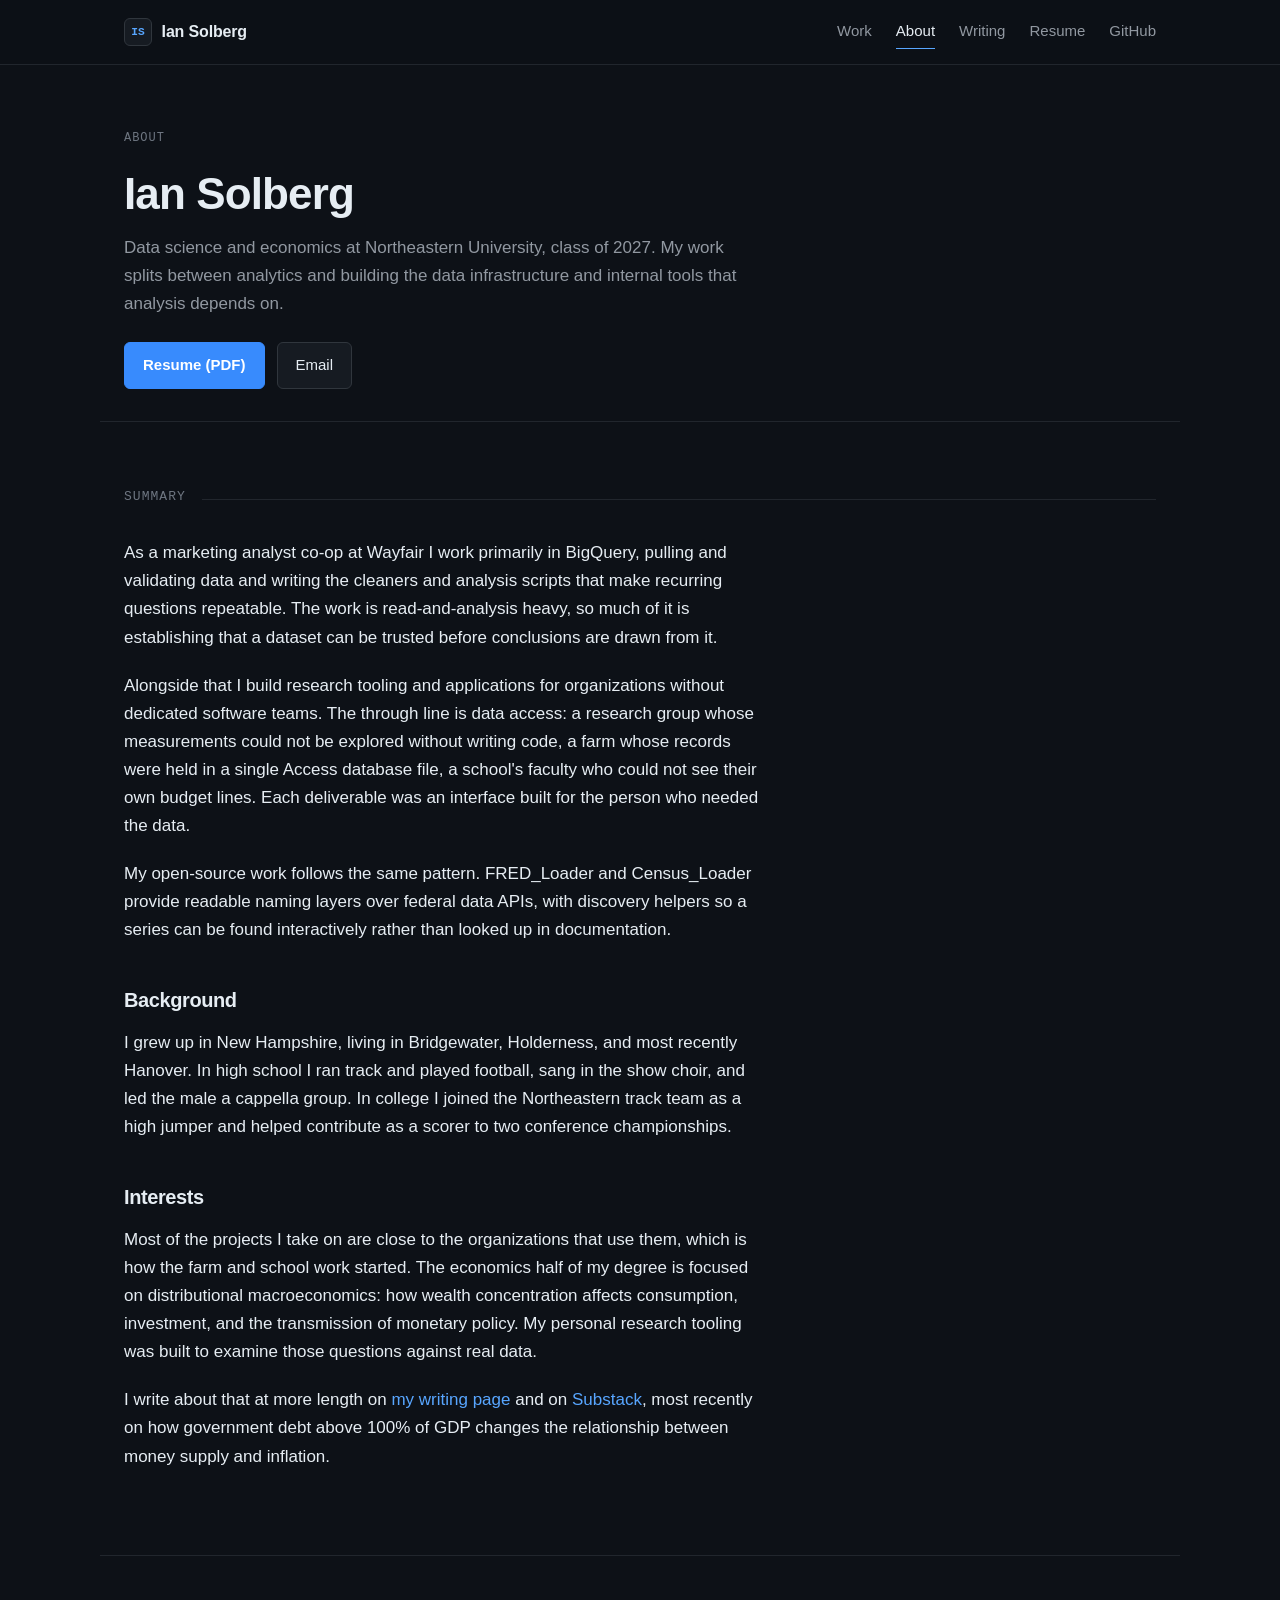
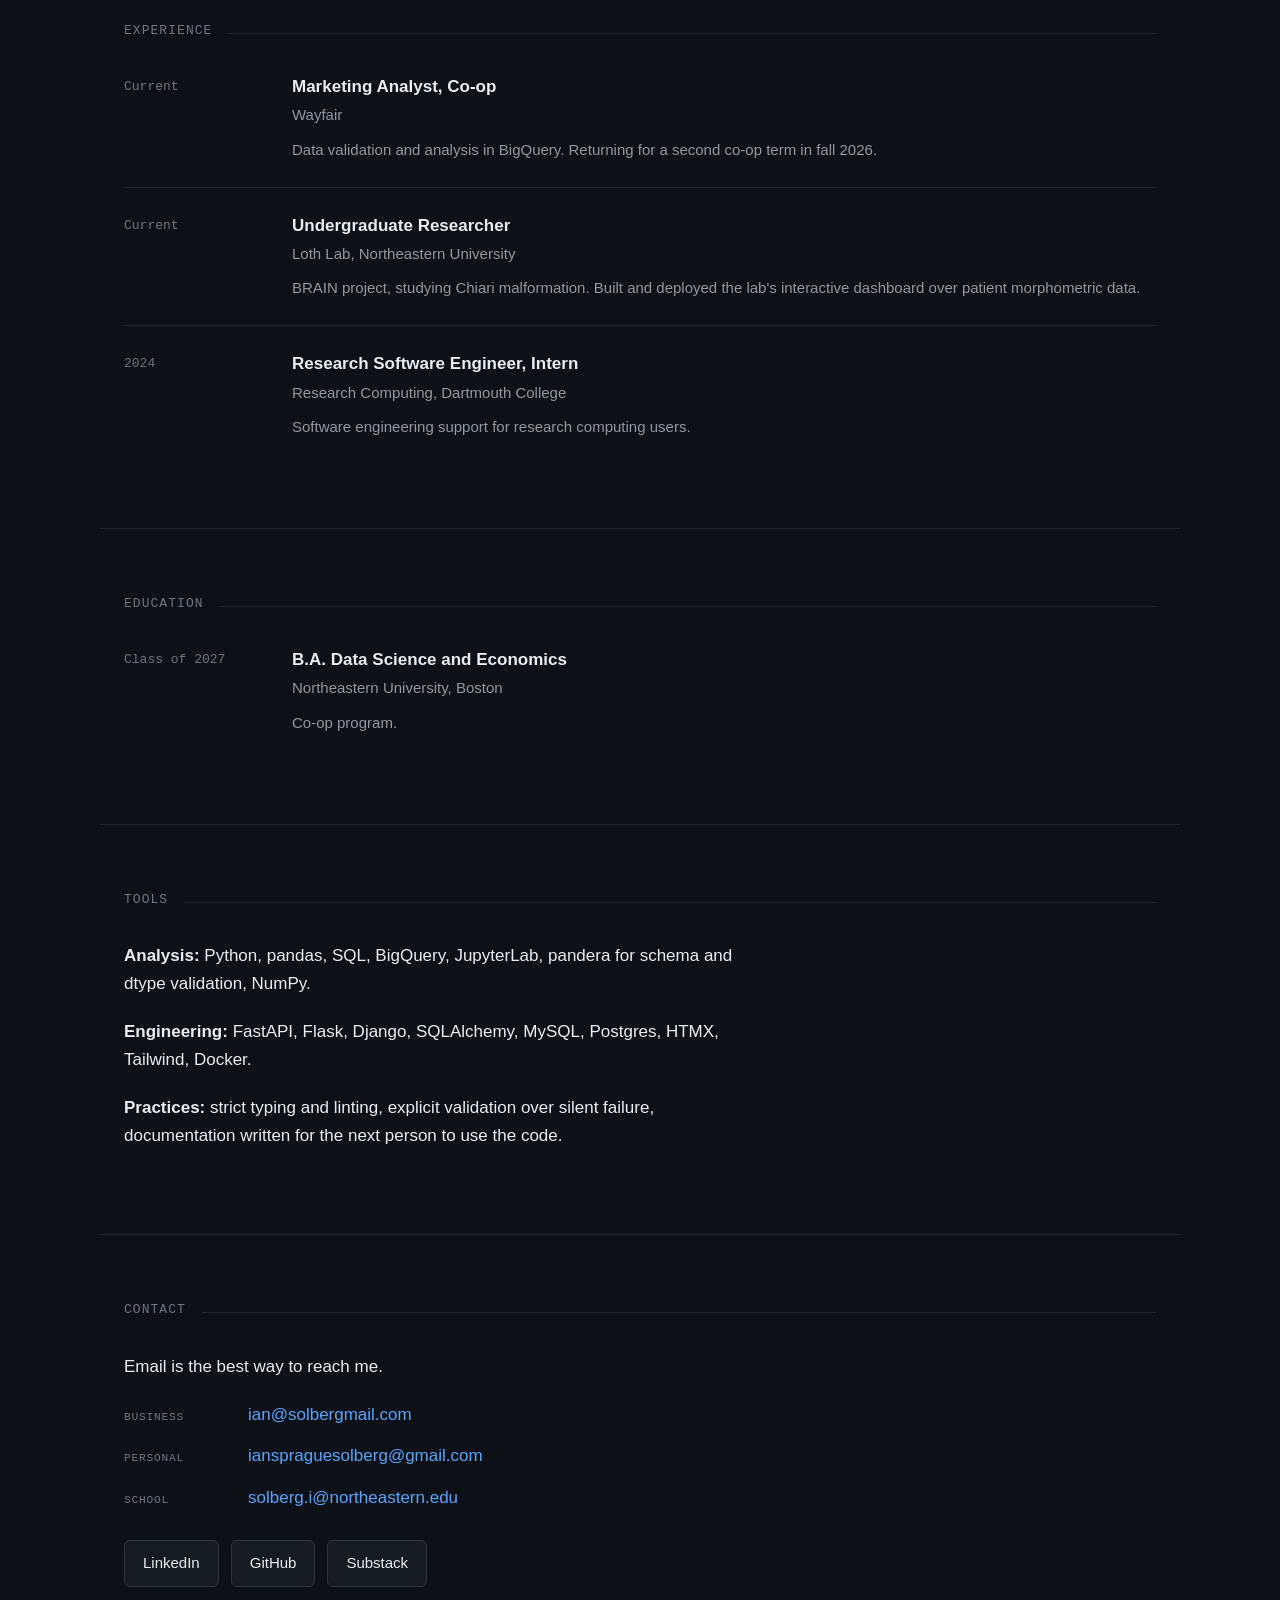
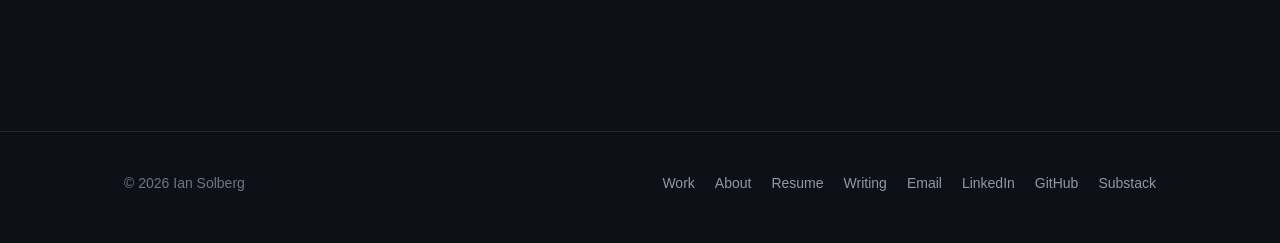
==== about/index.html @ ec40c2f1 "Brief the landing and About pages to an abstract shape" ====
<!DOCTYPE html>
<html lang="en">
<head>
<meta charset="utf-8" />
<meta name="viewport" content="width=device-width, initial-scale=1" />
<title>About &middot; Ian Solberg</title>
<meta name="description" content="Ian Solberg is a data science and economics undergraduate at Northeastern University, class of 2027, currently a marketing analyst co-op at Wayfair and an undergraduate researcher in the Loth Lab." />
<link rel="canonical" href="https://iansolberg.us/about/" />
<meta name="theme-color" content="#0d1117" />
<meta property="og:type" content="profile" />
<meta property="og:site_name" content="Ian Solberg" />
<meta property="og:title" content="About &middot; Ian Solberg" />
<meta property="og:description" content="Data science and economics at Northeastern University. Experience, education, and tools." />
<meta property="og:url" content="https://iansolberg.us/about/" />
<meta property="og:image" content="https://iansolberg.us/assets/social-card.png" />
<meta name="twitter:card" content="summary_large_image" />
<link rel="icon" href="/assets/favicon.svg" type="image/svg+xml" />
<link rel="stylesheet" href="/assets/css/site.css" />
</head>
<body>
<a class="skip-link" href="#main">Skip to content</a>
<header class="site-header">
<div class="wrap">
<a class="brand" href="/"><span class="brand-mark" aria-hidden="true">IS</span> Ian Solberg</a>
<nav class="site-nav" aria-label="Main">
<a href="/projects/">Work</a>
<a href="/about/" aria-current="page">About</a>
<a href="/writing/">Writing</a>
<a href="/assets/resume/ian-solberg-resume.pdf">Resume</a>
<a href="https://github.com/iasolb" rel="me noopener">GitHub</a>
</nav>
</div>
</header>
<main id="main">
<section class="detail-head wrap">
<div class="prose">
<p class="eyebrow">About</p>
<h1 class="page-title">Ian Solberg</h1>
<p class="lede muted">Data science and economics at Northeastern University, class of 2027. My work splits between analytics and building the data infrastructure and internal tools that analysis depends on.</p>
</div>
<div class="contact-row">
<a class="btn btn-primary" href="/assets/resume/ian-solberg-resume.pdf">Resume (PDF)</a>
<a class="btn" href="mailto:ian@solbergmail.com">Email</a>
</div>
</section>
<section class="section wrap" aria-labelledby="summary-heading">
<div class="section-label">
<h2 id="summary-heading">Summary</h2>
<span class="rule"></span>
</div>
<div class="prose">
<p>As a marketing analyst co-op at Wayfair I work primarily in BigQuery, pulling and validating data and writing the cleaners and analysis scripts that make recurring questions repeatable. The work is read-and-analysis heavy, so much of it is establishing that a dataset can be trusted before conclusions are drawn from it.</p>
<p>Alongside that I build research tooling and applications for organizations without dedicated software teams. The through line is data access: a research group whose measurements could not be explored without writing code, a farm whose records were held in a single Access database file, a school's faculty who could not see their own budget lines. Each deliverable was an interface built for the person who needed the data.</p>
<p>My open-source work follows the same pattern. FRED_Loader and Census_Loader provide readable naming layers over federal data APIs, with discovery helpers so a series can be found interactively rather than looked up in documentation.</p>
<h3>Background</h3>
<p>I grew up in New Hampshire, living in Bridgewater, Holderness, and most recently Hanover. In high school I ran track and played football, sang in the show choir, and led the male a cappella group. In college I joined the Northeastern track team as a high jumper and helped contribute as a scorer to two conference championships.</p>
<h3>Interests</h3>
<p>Most of the projects I take on are close to the organizations that use them, which is how the farm and school work started. The economics half of my degree is focused on distributional macroeconomics: how wealth concentration affects consumption, investment, and the transmission of monetary policy. My personal research tooling was built to examine those questions against real data.</p>
<p>I write about that at more length on <a href="/writing/">my writing page</a> and on <a href="https://iasolb.substack.com" rel="me noopener">Substack</a>, most recently on how government debt above 100% of GDP changes the relationship between money supply and inflation.</p>
</div>
</section>
<section class="section wrap" aria-labelledby="experience-heading">
<div class="section-label">
<h2 id="experience-heading">Experience</h2>
<span class="rule"></span>
</div>
<ul class="timeline">
<li>
<span class="years">Current</span>
<div>
<p class="role">Marketing Analyst, Co-op</p>
<p class="org">Wayfair</p>
<p class="detail">Data validation and analysis in BigQuery. Returning for a second co-op term in fall 2026.</p>
</div>
</li>
<li>
<span class="years">Current</span>
<div>
<p class="role">Undergraduate Researcher</p>
<p class="org">Loth Lab, Northeastern University</p>
<p class="detail">BRAIN project, studying Chiari malformation. Built and deployed the lab's interactive dashboard over patient morphometric data.</p>
</div>
</li>
<li>
<span class="years">2024</span>
<div>
<p class="role">Research Software Engineer, Intern</p>
<p class="org">Research Computing, Dartmouth College</p>
<p class="detail">Software engineering support for research computing users.</p>
</div>
</li>
</ul>
</section>
<section class="section wrap" aria-labelledby="education-heading">
<div class="section-label">
<h2 id="education-heading">Education</h2>
<span class="rule"></span>
</div>
<ul class="timeline">
<li>
<span class="years">Class of 2027</span>
<div>
<p class="role">B.A. Data Science and Economics</p>
<p class="org">Northeastern University, Boston</p>
<p class="detail">Co-op program.</p>
</div>
</li>
</ul>
</section>
<section class="section wrap" aria-labelledby="tools-heading">
<div class="section-label">
<h2 id="tools-heading">Tools</h2>
<span class="rule"></span>
</div>
<div class="prose">
<p><strong>Analysis:</strong> Python, pandas, SQL, BigQuery, JupyterLab, pandera for schema and dtype validation, NumPy.</p>
<p><strong>Engineering:</strong> FastAPI, Flask, Django, SQLAlchemy, MySQL, Postgres, HTMX, Tailwind, Docker.</p>
<p><strong>Practices:</strong> strict typing and linting, explicit validation over silent failure, documentation written for the next person to use the code.</p>
</div>
</section>
<section class="section wrap" aria-labelledby="contact-heading">
<div class="section-label">
<h2 id="contact-heading">Contact</h2>
<span class="rule"></span>
</div>
<div class="prose"><p>Email is the best way to reach me.</p></div>
<ul class="contact-list">
<li><span class="label">Business</span><a href="mailto:ian@solbergmail.com">ian@solbergmail.com</a></li>
<li><span class="label">Personal</span><a href="mailto:ianspraguesolberg@gmail.com">ianspraguesolberg@gmail.com</a></li>
<li><span class="label">School</span><a href="mailto:solberg.i@northeastern.edu">solberg.i@northeastern.edu</a></li>
</ul>
<div class="contact-row">
<a class="btn" href="https://www.linkedin.com/in/iansolberg" rel="me noopener">LinkedIn</a>
<a class="btn" href="https://github.com/iasolb" rel="me noopener">GitHub</a>
<a class="btn" href="https://iasolb.substack.com" rel="me noopener">Substack</a>
</div>
</section>
</main>
<footer class="site-footer">
<div class="wrap">
<span>&copy; 2026 Ian Solberg</span>
<nav class="footer-links" aria-label="Footer">
<a href="/projects/">Work</a>
<a href="/about/">About</a>
<a href="/assets/resume/ian-solberg-resume.pdf">Resume</a>
<a href="/writing/">Writing</a>
<a href="mailto:ian@solbergmail.com">Email</a>
<a href="https://www.linkedin.com/in/iansolberg" rel="me noopener">LinkedIn</a>
<a href="https://github.com/iasolb" rel="me noopener">GitHub</a>
<a href="https://iasolb.substack.com" rel="me noopener">Substack</a>
</nav>
</div>
</footer>
</body>
</html>
---- assets/css/site.css ----
/* iansolberg.us
   One stylesheet, no build step, no webfonts. Dark by default on purpose.
   Palette is GitHub's dark theme (Primer), which is already contrast-checked. */

:root {
  /* surfaces */
  --canvas: #0d1117;
  --canvas-inset: #010409;
  --surface: #161b22;
  --surface-hover: #1c2129;

  /* lines */
  --border: #30363d;
  --border-muted: #21262d;

  /* text */
  --fg: #e6edf3;
  --fg-muted: #9198a1;
  --fg-subtle: #6e7681;

  /* accents, used sparingly */
  --accent: #58a6ff;
  --accent-quiet: #388bfd;
  --violet: #a371f7;
  --green: #3fb950;

  /* type */
  --sans: -apple-system, BlinkMacSystemFont, "Segoe UI", "Noto Sans", Helvetica,
    Arial, sans-serif;
  --mono: ui-monospace, SFMono-Regular, "SF Mono", Menlo, Consolas,
    "Liberation Mono", monospace;

  /* rhythm */
  --measure: 68ch;
  --page: 1080px;
  --gap: 1.5rem;

  --radius: 10px;
  --radius-sm: 6px;
}

*,
*::before,
*::after {
  box-sizing: border-box;
}

html {
  -webkit-text-size-adjust: 100%;
  scroll-behavior: smooth;
}

@media (prefers-reduced-motion: reduce) {
  html {
    scroll-behavior: auto;
  }
  * {
    transition: none !important;
    animation: none !important;
  }
}

body {
  margin: 0;
  background: var(--canvas);
  color: var(--fg);
  font-family: var(--sans);
  font-size: 1.0625rem;
  line-height: 1.65;
  -webkit-font-smoothing: antialiased;
  text-rendering: optimizeLegibility;
}

/* ---------- layout ---------- */

.wrap {
  width: 100%;
  max-width: var(--page);
  margin-inline: auto;
  padding-inline: 1.5rem;
}

.prose {
  max-width: var(--measure);
}

main {
  display: block;
  padding-bottom: 5rem;
}

.skip-link {
  position: absolute;
  left: -9999px;
  top: 0;
  background: var(--accent);
  color: var(--canvas-inset);
  padding: 0.6rem 1rem;
  border-radius: 0 0 var(--radius-sm) 0;
  font-weight: 600;
  z-index: 100;
}

.skip-link:focus {
  left: 0;
}

/* ---------- header ---------- */

.site-header {
  border-bottom: 1px solid var(--border-muted);
  background: var(--canvas); /* fallback for browsers without color-mix */
  background: color-mix(in srgb, var(--canvas) 85%, transparent);
  backdrop-filter: blur(8px);
  position: sticky;
  top: 0;
  z-index: 50;
}

.site-header .wrap {
  display: flex;
  align-items: center;
  justify-content: space-between;
  gap: 1rem;
  min-height: 4rem;
  flex-wrap: wrap;
}

.brand {
  display: inline-flex;
  align-items: center;
  gap: 0.6rem;
  font-weight: 600;
  letter-spacing: -0.01em;
  color: var(--fg);
  text-decoration: none;
  font-size: 1rem;
}

.brand:hover {
  color: var(--fg);
}

.brand-mark {
  display: grid;
  place-items: center;
  width: 1.75rem;
  height: 1.75rem;
  border-radius: var(--radius-sm);
  border: 1px solid var(--border);
  background: var(--surface);
  font-family: var(--mono);
  font-size: 0.7rem;
  color: var(--accent);
  letter-spacing: 0;
}

.site-nav {
  display: flex;
  align-items: center;
  gap: 1.5rem;
}

.site-nav a {
  color: var(--fg-muted);
  text-decoration: none;
  font-size: 0.9375rem;
  padding-block: 0.25rem;
  border-bottom: 1px solid transparent;
}

.site-nav a:hover {
  color: var(--fg);
  border-bottom-color: var(--border);
}

.site-nav a[aria-current="page"] {
  color: var(--fg);
  border-bottom-color: var(--accent);
}

/* ---------- hero ---------- */

.hero {
  padding-block: clamp(3.5rem, 9vw, 7rem) clamp(2.5rem, 6vw, 4.5rem);
}

.eyebrow {
  font-family: var(--mono);
  font-size: 0.75rem;
  letter-spacing: 0.08em;
  text-transform: uppercase;
  color: var(--fg-subtle);
  margin: 0 0 1.25rem;
}

.hero h1 {
  font-size: clamp(2.25rem, 6vw, 3.75rem);
  line-height: 1.08;
  letter-spacing: -0.03em;
  margin: 0 0 1.25rem;
  font-weight: 650;
  max-width: 24ch;
}

.hero .tagline {
  font-size: clamp(1.375rem, 3.2vw, 1.875rem);
  line-height: 1.35;
  letter-spacing: -0.015em;
  font-weight: 450;
  color: var(--fg);
  margin: 0 0 1.75rem;
  max-width: 40ch;
}

.hero .lede {
  font-size: clamp(1.125rem, 2.2vw, 1.375rem);
  line-height: 1.55;
  color: var(--fg-muted);
  margin: 0 0 2rem;
  max-width: 56ch;
}

.hero .lede strong {
  color: var(--fg);
  font-weight: 550;
}

/* ---------- sections ---------- */

.section {
  padding-block: clamp(2.5rem, 6vw, 4rem);
  border-top: 1px solid var(--border-muted);
}

.section-label {
  display: flex;
  align-items: baseline;
  gap: 1rem;
  margin: 0 0 2rem;
}

.section-label h2 {
  font-family: var(--mono);
  font-size: 0.8125rem;
  font-weight: 500;
  letter-spacing: 0.08em;
  text-transform: uppercase;
  color: var(--fg-subtle);
  margin: 0;
  white-space: nowrap;
}

.section-label .rule {
  flex: 1;
  height: 1px;
  background: var(--border-muted);
}

.section-label a {
  font-size: 0.875rem;
  white-space: nowrap;
}

/* ---------- text ---------- */

h1,
h2,
h3,
h4 {
  letter-spacing: -0.02em;
}

.page-title {
  font-size: clamp(1.875rem, 5vw, 2.75rem);
  line-height: 1.12;
  margin: 0 0 1rem;
  font-weight: 650;
}

h3 {
  font-size: 1.25rem;
  margin: 2.5rem 0 0.75rem;
  font-weight: 600;
}

p {
  margin: 0 0 1.25rem;
}

a {
  color: var(--accent);
  text-decoration: none;
  text-underline-offset: 3px;
}

a:hover {
  text-decoration: underline;
}

a:focus-visible,
button:focus-visible {
  outline: 2px solid var(--accent);
  outline-offset: 3px;
  border-radius: 2px;
}

strong {
  font-weight: 600;
  color: var(--fg);
}

ul,
ol {
  margin: 0 0 1.25rem;
  padding-left: 1.25rem;
}

li {
  margin-bottom: 0.5rem;
}

li::marker {
  color: var(--fg-subtle);
}

code {
  font-family: var(--mono);
  font-size: 0.875em;
  background: var(--surface);
  border: 1px solid var(--border-muted);
  border-radius: var(--radius-sm);
  padding: 0.1em 0.35em;
}

hr {
  border: 0;
  border-top: 1px solid var(--border-muted);
  margin-block: 2.5rem;
}

.muted {
  color: var(--fg-muted);
}

/* ---------- project cards ---------- */

.card-grid {
  display: grid;
  gap: 1rem;
  grid-template-columns: repeat(auto-fit, minmax(min(100%, 320px), 1fr));
}

.card {
  display: flex;
  flex-direction: column;
  gap: 0.75rem;
  padding: 1.5rem;
  background: var(--surface);
  border: 1px solid var(--border);
  border-radius: var(--radius);
  text-decoration: none;
  color: inherit;
  transition: border-color 0.15s ease, background 0.15s ease,
    transform 0.15s ease;
}

a.card:hover {
  border-color: var(--accent-quiet);
  background: var(--surface-hover);
  transform: translateY(-2px);
  text-decoration: none;
}

.card-kicker {
  font-family: var(--mono);
  font-size: 0.7rem;
  letter-spacing: 0.07em;
  text-transform: uppercase;
  color: var(--fg-subtle);
}

.card h3 {
  margin: 0;
  font-size: 1.125rem;
  font-weight: 600;
  letter-spacing: -0.015em;
}

a.card:hover h3 {
  color: var(--accent);
}

.card p {
  margin: 0;
  color: var(--fg-muted);
  font-size: 0.9375rem;
  line-height: 1.6;
}

.card-foot {
  margin-top: auto;
  padding-top: 0.5rem;
}

/* ---------- tags ---------- */

.tags {
  display: flex;
  flex-wrap: wrap;
  gap: 0.4rem;
  list-style: none;
  padding: 0;
  margin: 0;
}

.tags li {
  margin: 0;
  font-family: var(--mono);
  font-size: 0.6875rem;
  letter-spacing: 0.03em;
  color: var(--fg-muted);
  border: 1px solid var(--border);
  border-radius: 999px;
  padding: 0.15rem 0.6rem;
  background: var(--canvas);
}

/* ---------- "now" list ---------- */

.now-list {
  list-style: none;
  padding: 0;
  margin: 0;
  display: grid;
  gap: 1.25rem;
}

.now-list li {
  margin: 0;
  display: grid;
  grid-template-columns: 8.5rem 1fr;
  gap: 1.25rem;
  align-items: baseline;
}

.now-list .when {
  font-family: var(--mono);
  font-size: 0.75rem;
  letter-spacing: 0.04em;
  text-transform: uppercase;
  color: var(--fg-subtle);
  padding-top: 0.25rem;
}

.now-list .what {
  color: var(--fg-muted);
}

.now-list .what strong {
  display: block;
  color: var(--fg);
  font-weight: 600;
  margin-bottom: 0.15rem;
}

@media (max-width: 34rem) {
  .now-list li {
    grid-template-columns: 1fr;
    gap: 0.35rem;
  }
  .now-list .when {
    padding-top: 0;
  }
}

/* ---------- project detail ---------- */

.detail-head {
  padding-block: clamp(2.5rem, 6vw, 4rem) 2rem;
}

.back-link {
  font-family: var(--mono);
  font-size: 0.8125rem;
  color: var(--fg-muted);
  display: inline-block;
  margin-bottom: 1.5rem;
}

.back-link:hover {
  color: var(--accent);
}

.meta-grid {
  display: grid;
  gap: 1.25rem 2rem;
  grid-template-columns: repeat(auto-fit, minmax(min(100%, 180px), 1fr));
  padding: 1.5rem;
  border: 1px solid var(--border);
  border-radius: var(--radius);
  background: var(--surface);
  margin-bottom: 3rem;
}

.meta-grid dt {
  font-family: var(--mono);
  font-size: 0.6875rem;
  letter-spacing: 0.07em;
  text-transform: uppercase;
  color: var(--fg-subtle);
  margin-bottom: 0.4rem;
}

.meta-grid dd {
  margin: 0;
  font-size: 0.9375rem;
  color: var(--fg);
}

.status-dot::before {
  content: "";
  display: inline-block;
  width: 0.5rem;
  height: 0.5rem;
  border-radius: 50%;
  background: var(--green);
  margin-right: 0.5rem;
  vertical-align: 0.05em;
}

.status-dot.building::before {
  background: var(--violet);
}

.status-dot.archived::before {
  background: var(--fg-subtle);
}

/* ---------- experience ---------- */

.timeline {
  list-style: none;
  padding: 0;
  margin: 0;
  display: grid;
  gap: 0;
}

.timeline li {
  margin: 0;
  display: grid;
  grid-template-columns: 9rem 1fr;
  gap: 1.5rem;
  padding-block: 1.5rem;
  border-top: 1px solid var(--border-muted);
}

.timeline li:first-child {
  border-top: 0;
  padding-top: 0;
}

.timeline .years {
  font-family: var(--mono);
  font-size: 0.8125rem;
  color: var(--fg-subtle);
  padding-top: 0.2rem;
}

.timeline .role {
  font-weight: 600;
  margin: 0 0 0.15rem;
  font-size: 1.0625rem;
}

.timeline .org {
  color: var(--fg-muted);
  font-size: 0.9375rem;
  margin: 0 0 0.6rem;
}

.timeline .detail {
  color: var(--fg-muted);
  font-size: 0.9375rem;
  margin: 0;
}

@media (max-width: 40rem) {
  .timeline li {
    grid-template-columns: 1fr;
    gap: 0.5rem;
  }
  .timeline .years {
    padding-top: 0;
  }
}

/* ---------- contact ---------- */

.contact-row {
  display: flex;
  flex-wrap: wrap;
  gap: 0.75rem;
  margin-top: 1.5rem;
}

.btn {
  display: inline-flex;
  align-items: center;
  gap: 0.5rem;
  padding: 0.625rem 1.125rem;
  border-radius: var(--radius-sm);
  border: 1px solid var(--border);
  background: var(--surface);
  color: var(--fg);
  font-size: 0.9375rem;
  font-weight: 500;
  text-decoration: none;
  transition: border-color 0.15s ease, background 0.15s ease;
}

.btn:hover {
  border-color: var(--fg-subtle);
  background: var(--surface-hover);
  text-decoration: none;
}

.btn-primary {
  background: var(--accent-quiet);
  border-color: var(--accent-quiet);
  color: #ffffff;
  font-weight: 600;
}

.btn-primary:hover {
  background: var(--accent);
  border-color: var(--accent);
  color: var(--canvas-inset);
}

/* ---------- labelled contact list ---------- */

.contact-list {
  list-style: none;
  padding: 0;
  margin: 0 0 1.75rem;
  display: grid;
  gap: 0.85rem;
  max-width: var(--measure);
}

.contact-list li {
  margin: 0;
  display: grid;
  grid-template-columns: 6.5rem 1fr;
  gap: 1.25rem;
  align-items: baseline;
}

.contact-list .label {
  font-family: var(--mono);
  font-size: 0.7rem;
  letter-spacing: 0.07em;
  text-transform: uppercase;
  color: var(--fg-subtle);
}

.contact-list .pending {
  color: var(--fg-subtle);
  font-style: italic;
}

@media (max-width: 30rem) {
  .contact-list li {
    grid-template-columns: 1fr;
    gap: 0.15rem;
  }
}

/* ---------- media (built for later: audio, video, downloads) ---------- */

.media-item {
  padding: 1.25rem;
  border: 1px solid var(--border);
  border-radius: var(--radius);
  background: var(--surface);
  margin-bottom: 1rem;
}

.media-item h3 {
  margin: 0 0 0.25rem;
  font-size: 1.0625rem;
}

.media-item .media-meta {
  font-family: var(--mono);
  font-size: 0.75rem;
  color: var(--fg-subtle);
  margin: 0 0 1rem;
}

.media-item audio,
.media-item video {
  width: 100%;
  display: block;
  border-radius: var(--radius-sm);
}

.media-item audio {
  height: 2.5rem;
}

/* ---------- footer ---------- */

.site-footer {
  border-top: 1px solid var(--border-muted);
  padding-block: 2.5rem 3rem;
  color: var(--fg-subtle);
  font-size: 0.875rem;
}

.site-footer .wrap {
  display: flex;
  flex-wrap: wrap;
  gap: 1rem 2rem;
  justify-content: space-between;
  align-items: center;
}

.site-footer a {
  color: var(--fg-muted);
}

.site-footer a:hover {
  color: var(--accent);
}

.footer-links {
  display: flex;
  gap: 1.25rem;
  flex-wrap: wrap;
}

/* ---------- print (about page doubles as a resume) ---------- */

@media print {
  :root {
    --canvas: #ffffff;
    --surface: #ffffff;
    --fg: #111111;
    --fg-muted: #333333;
    --fg-subtle: #555555;
    --border: #cccccc;
    --border-muted: #dddddd;
    --accent: #0b5cd5;
  }
  .site-header,
  .site-footer,
  .skip-link,
  .contact-row {
    display: none;
  }
  body {
    font-size: 11pt;
  }
  a {
    text-decoration: underline;
  }
  .section {
    break-inside: avoid;
  }
}
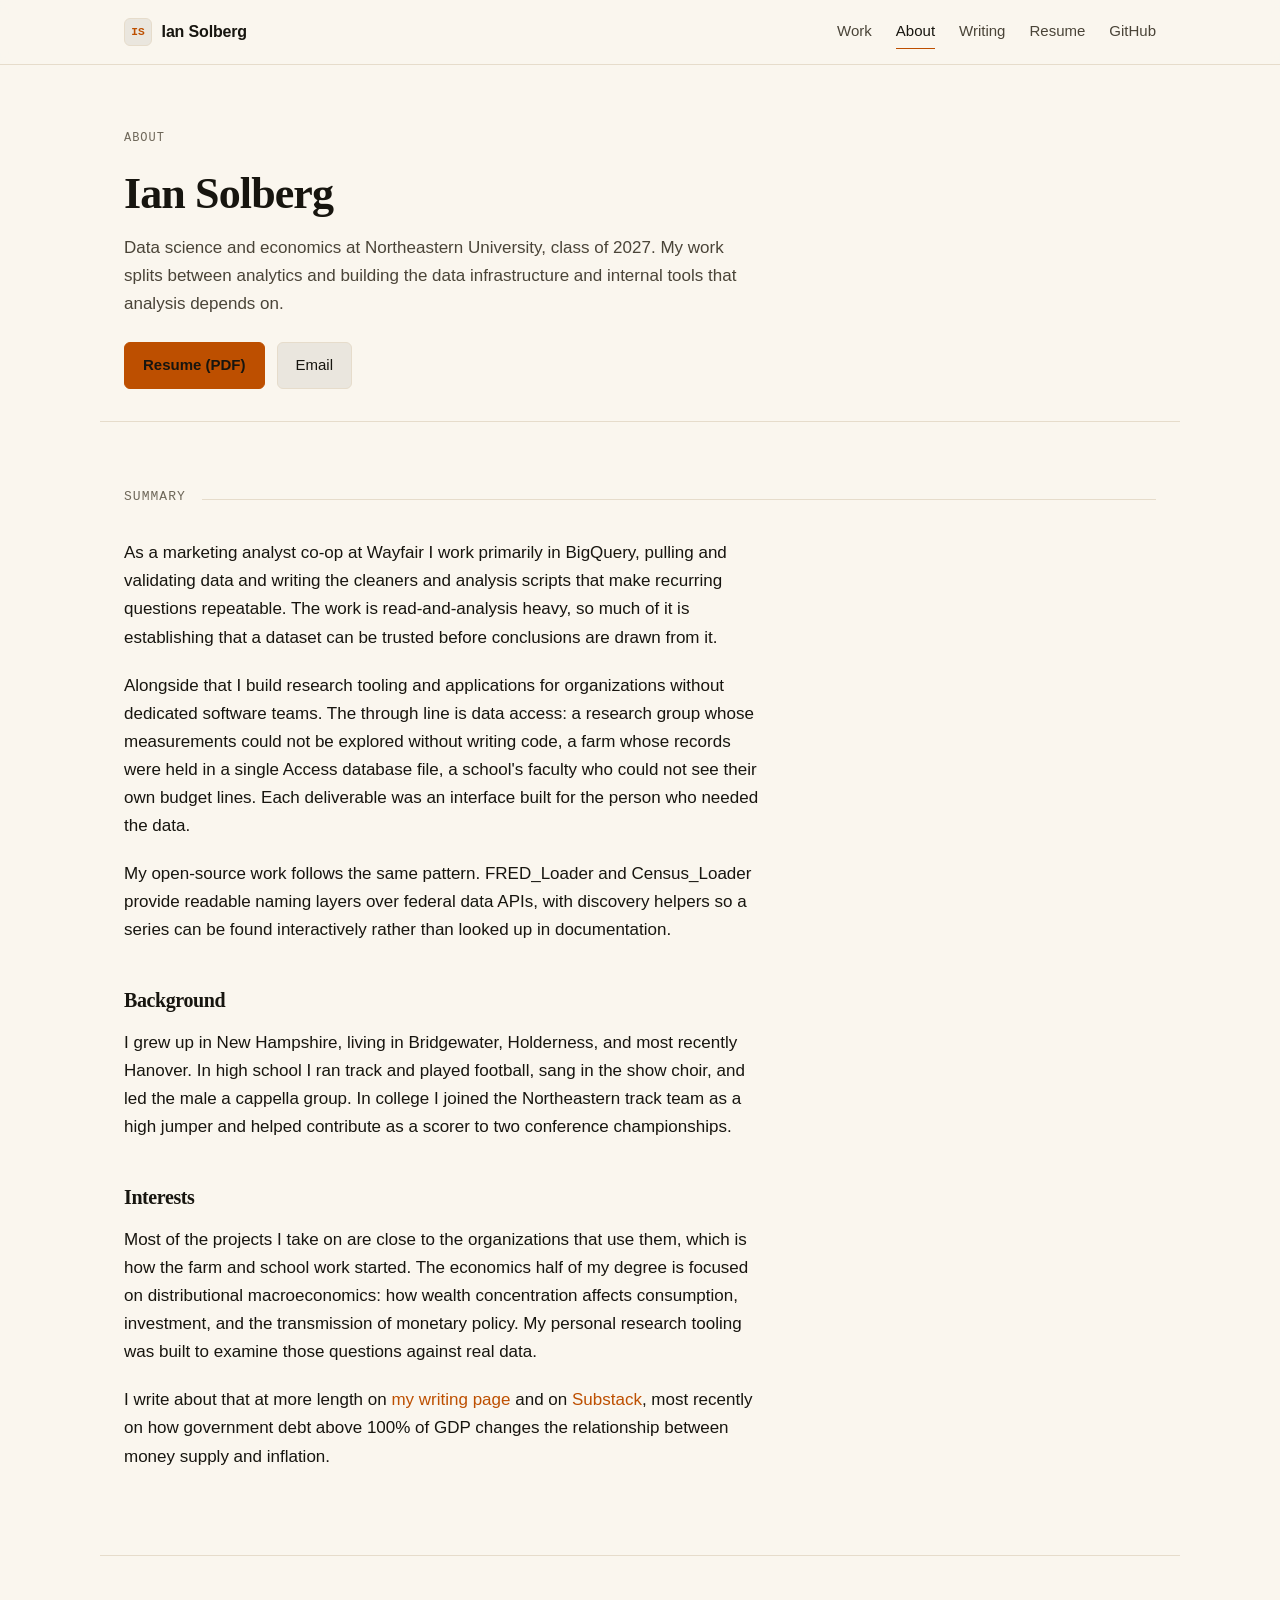
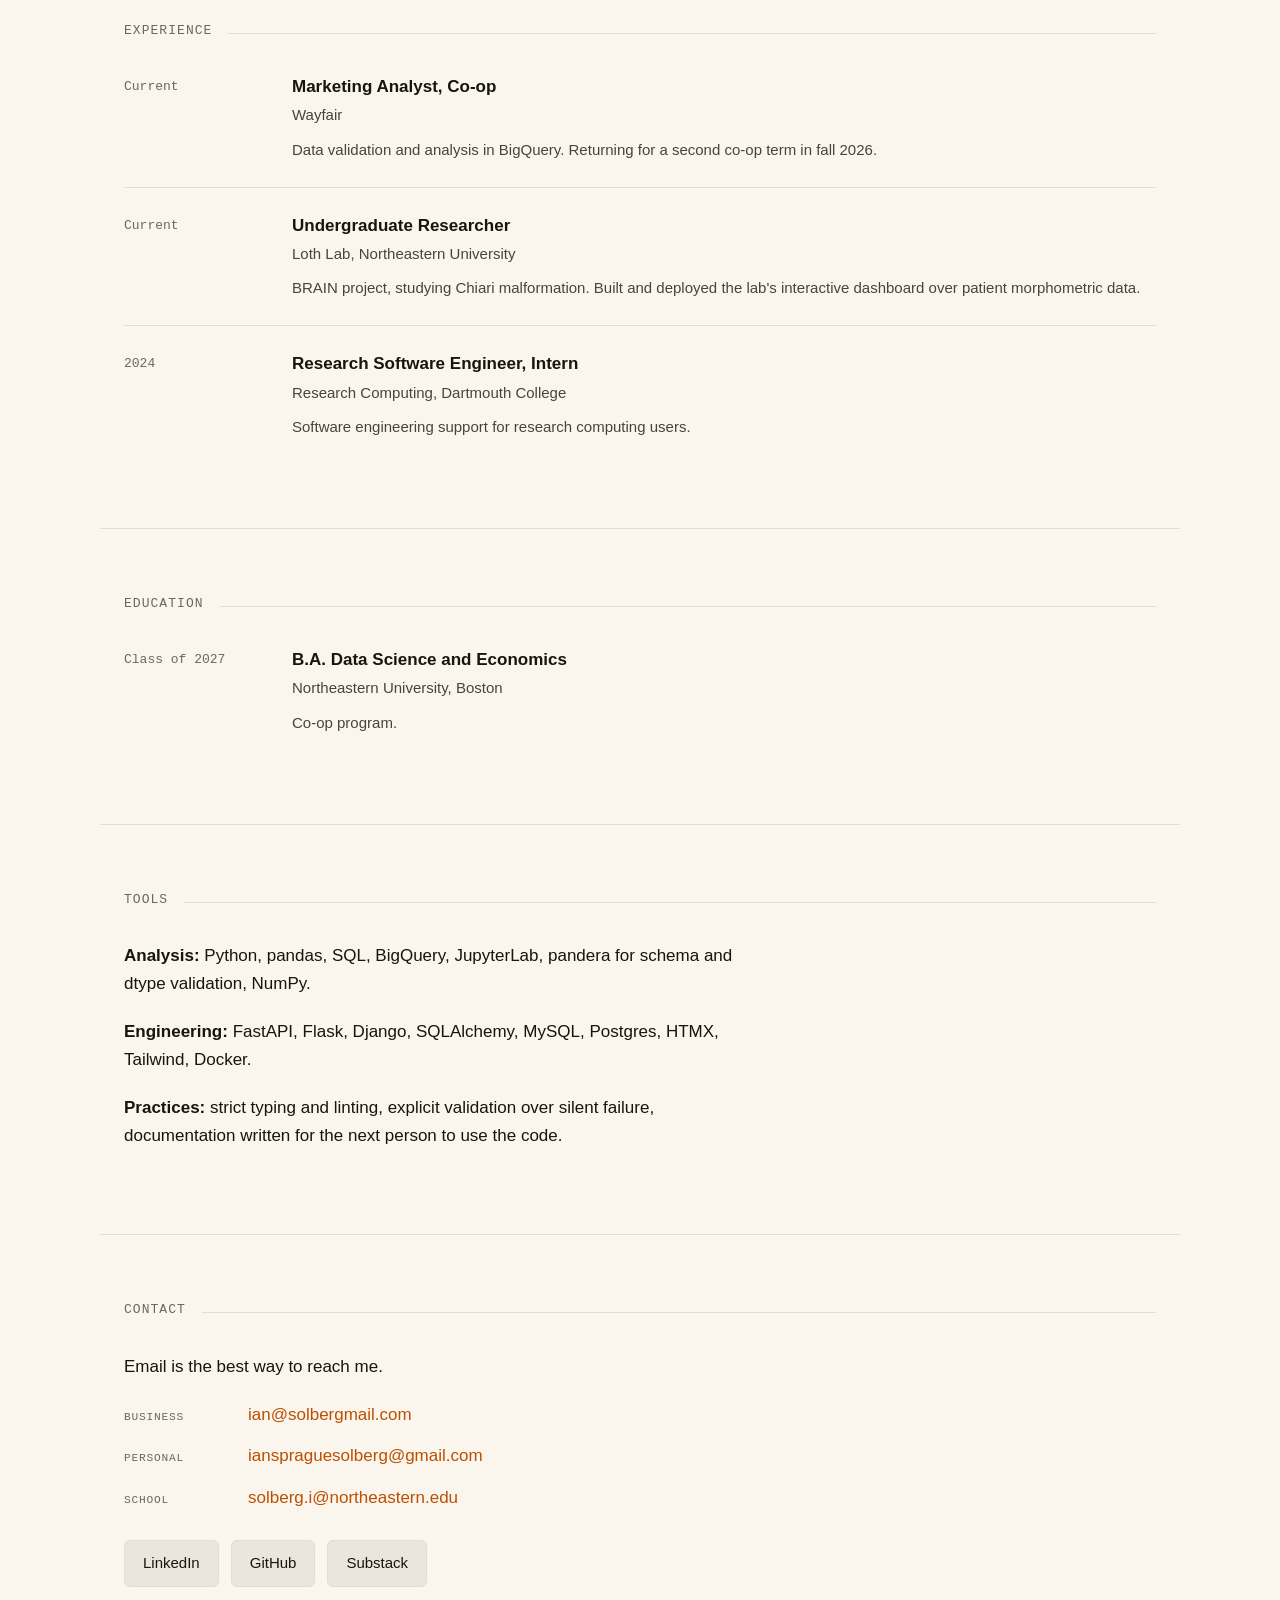
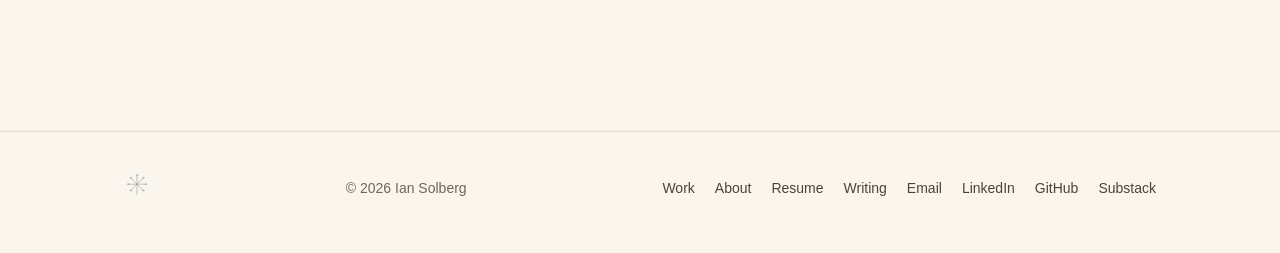
==== commit c71ad767: "Put the settled orange brand on every page Applies the brand approved on 2026-08-27 to all 13 pages," ====
--- a/about/index.html
+++ b/about/index.html
@@ -6,7 +6,7 @@
 <title>About &middot; Ian Solberg</title>
 <meta name="description" content="Ian Solberg is a data science and economics undergraduate at Northeastern University, class of 2027, currently a marketing analyst co-op at Wayfair and an undergraduate researcher in the Loth Lab." />
 <link rel="canonical" href="https://iansolberg.us/about/" />
-<meta name="theme-color" content="#0d1117" />
+<meta name="theme-color" content="#100f0d" />
 <meta property="og:type" content="profile" />
 <meta property="og:site_name" content="Ian Solberg" />
 <meta property="og:title" content="About &middot; Ian Solberg" />
@@ -15,6 +15,7 @@
 <meta property="og:image" content="https://iansolberg.us/assets/social-card.png" />
 <meta name="twitter:card" content="summary_large_image" />
 <link rel="icon" href="/assets/favicon.svg" type="image/svg+xml" />
+<link rel="stylesheet" href="/assets/css/tokens.css" />
 <link rel="stylesheet" href="/assets/css/site.css" />
 </head>
 <body>
@@ -138,6 +139,7 @@
 </main>
 <footer class="site-footer">
 <div class="wrap">
+<span class="deco deco--foot"><img src="/assets/img/botanical/seedhead.svg" alt="" aria-hidden="true" width="26" height="26"></span>
 <span>&copy; 2026 Ian Solberg</span>
 <nav class="footer-links" aria-label="Footer">
 <a href="/projects/">Work</a>
--- a/assets/css/tokens.css
+++ b/assets/css/tokens.css
@@ -0,0 +1,164 @@
+/* iansolberg.us design tokens, settled with Ian 2026-08-27.
+ *
+ * Load this FIRST, before any other stylesheet.
+ * The decision record, including every direction that was rejected, lives in
+ * Ian's memory bank at memory/brand.md and memory/personal-website.md.
+ *
+ * Every colour pair below clears WCAG AA against --page, in BOTH themes. Do not
+ * darken a page or dim any text without recomputing: in dark the small
+ * monospace metadata fails first (it already had to be lifted from 4.26:1 to
+ * 4.50:1), and in light it is the accent.
+ */
+
+/* Dark is the default, per the 2026-08-13 contract. Light was added
+ * 2026-08-27 at Ian's request ("kinda want light/dark option somewhere").
+ *
+ * Three ways in, in priority order: an explicit [data-theme] on <html> wins,
+ * then the OS preference, then dark. So the toggle is a one-attribute flip and
+ * a visitor with no stated preference still gets the design as approved.
+ */
+:root, [data-theme="dark"] {
+  /* Surface and ink. Warm near-black, not the cooler GitHub grey. */
+  --page:      #100f0d;
+  --heading:   #f7f3ea;  /* 17.30:1 */
+  --body:      #aaa294;  /*  7.58:1 */
+  --meta:      #817a6d;  /*  4.50:1, the tightest in the set */
+  --kicker:    #8a8375;  /*  5.09:1 */
+  --rule:      #29261f;
+
+  /* ORANGE IS THE BRAND (Ian, 2026-08-27). On dark it works everywhere. */
+  --brand:     #ff7a1a;  /* the identity colour, unchanged in both themes */
+  --accent:    #ff7a1a;  /*  7.34:1 on dark, safe as text here */
+  --on-brand:  #100f0d;  /*  7.34:1 against a --brand fill */
+}
+
+/* Light: warm paper, mirroring the dark rather than going sterile white. */
+[data-theme="light"] {
+  --page:      #faf6ee;
+  --heading:   #17150f;  /* 16.93:1 */
+  --body:      #4a4438;  /*  8.96:1 */
+  --meta:      #6e6759;  /*  5.20:1 */
+  --kicker:    #6e6759;  /*  5.20:1 */
+  --rule:      #ddd4c2;
+
+  /* THE BRAND ORANGE IS UNCHANGED, but it CANNOT be text on paper: #ff7a1a is
+   * 2.42:1 there, and no bright orange tested cleared even the 3:1 graphic bar.
+   * So on light, orange is a FILL and --accent is a darkened same-hue variant
+   * for text and links. Reusing the dark accent on paper is the single most
+   * common light-mode bug; this is what avoiding it costs. */
+  --brand:     #ff7a1a;  /* fills, illustration, large shapes only */
+  --accent:    #bd4f00;  /*  4.55:1, text and links */
+  --on-brand:  #17150f;  /*  7.00:1 against a --brand fill */
+}
+
+@media (prefers-color-scheme: light) {
+  :root:not([data-theme]) {
+    --page:      #faf6ee;
+    --heading:   #17150f;
+    --body:      #4a4438;
+    --meta:      #6e6759;
+    --kicker:    #6e6759;
+    --rule:      #e6dccb;
+    --brand:     #ff7a1a;
+    --accent:    #bd4f00;
+    --on-brand:  #17150f;
+  }
+}
+
+:root {
+  /* Type. Serif display AND serif body; the real faces are still to pick, so
+   * these stacks are deliberately system-only and will not shift layout when
+   * a webfont is added on top. */
+  --font-display: Georgia, "Iowan Old Style", "Times New Roman", serif;
+  --font-body:    Georgia, "Iowan Old Style", "Times New Roman", serif;
+  --font-mono:    ui-monospace, SFMono-Regular, Menlo, Consolas, monospace;
+
+  /* Headline metrics measured on a 390px phone frame, which is the width the
+   * design was approved at. */
+  --headline-size:    1.92rem;
+  --headline-leading: 1.16;
+  --headline-tracking: -0.02em;
+  --measure:          24ch;
+}
+
+body {
+  margin: 0;
+  background: var(--page);
+  color: var(--body);
+  font-family: var(--font-body);
+  line-height: 1.62;
+}
+
+/* The masthead: portrait as a small circle beside the name, role line beneath.
+ * Untreated photograph, always. No filter, tint, or blend on this image. */
+.masthead { display: flex; align-items: center; gap: 15px; }
+.masthead img {
+  width: 62px; height: 62px; flex: 0 0 62px;
+  border-radius: 50%; object-fit: cover;
+  border: 1px solid var(--rule);
+}
+.masthead .name {
+  font-family: var(--font-display); font-weight: 400;
+  font-size: 1.28rem; line-height: 1.15; letter-spacing: -0.015em;
+  color: var(--heading);
+}
+.masthead .role {
+  font-family: var(--font-mono); font-size: 0.63rem;
+  letter-spacing: 0.13em; text-transform: uppercase;
+  color: var(--kicker); margin-top: 5px;
+}
+
+/* The tagline IS the headline. There is no separate tagline line: that was the
+ * specific change that made this version work. */
+.headline {
+  font-family: var(--font-display); font-weight: 400;
+  font-size: var(--headline-size);
+  line-height: var(--headline-leading);
+  letter-spacing: var(--headline-tracking);
+  color: var(--heading);
+  max-width: var(--measure);
+  margin: 0;
+}
+.headline em { font-style: italic; color: var(--accent); }
+
+/* Monospace is for metadata only: kickers, role lines, dates, counts. Never
+ * for body copy or headings. */
+.kicker {
+  font-family: var(--font-mono); font-size: 0.63rem;
+  letter-spacing: 0.16em; text-transform: uppercase;
+  color: var(--kicker);
+}
+.meta {
+  font-family: var(--font-mono); font-size: 0.68rem;
+  color: var(--meta);
+}
+
+.rule { border: 0; border-top: 1px solid var(--rule); }
+
+h1, h2, h3, h4 {
+  font-family: var(--font-display); font-weight: 400;
+  color: var(--heading); letter-spacing: -0.012em;
+}
+
+a { color: var(--accent); text-decoration-thickness: 1px; text-underline-offset: 2px; }
+
+/* A brand fill: the one place the full-strength orange appears as a surface.
+ * Text on it uses --on-brand, never --heading, because the ink has to flip with
+ * the theme's fill contrast rather than with the page. */
+.brand-fill {
+  background: var(--brand);
+  color: var(--on-brand);
+  border-radius: 6px;
+  padding: 12px 15px;
+}
+
+/* Botanical decoration. The motifs are drawn with stroke="currentColor", so they
+ * inherit whatever colour the container sets and one file serves both themes. They are DECORATION: never the only carrier of
+ * meaning, always low opacity so they sit behind the reading, and never placed
+ * where they reduce text contrast. */
+.deco { color: var(--brand); opacity: 0.16; pointer-events: none; }
+.deco--mark { opacity: 0.55; }   /* a small motif used as a section mark */
+.deco--foot { opacity: 0.40; }
+
+/* Sentence case everywhere, per the 2026-08-13 contract. Enforced by writing,
+ * not by CSS: never add text-transform beyond the monospace metadata above. */
--- a/assets/css/site.css
+++ b/assets/css/site.css
@@ -1,26 +1,35 @@
 /* iansolberg.us
    One stylesheet, no build step, no webfonts. Dark by default on purpose.
-   Palette is GitHub's dark theme (Primer), which is already contrast-checked. */
+   Colour now comes from assets/css/tokens.css, which every page loads first;
+   this file maps its own role names onto those tokens and keeps the layout. */
 
 :root {
-  /* surfaces */
-  --canvas: #0d1117;
-  --canvas-inset: #010409;
+  /* surfaces. --canvas-inset is only ever ink sitting on the accent fill, so it
+     is the fill's ink token. --surface and --surface-hover are panels one step
+     off the page; tokens.css has no panel colour, so they are derived from the
+     page and the ink instead of being pinned to a literal, which is what lets
+     them follow the theme. Literals stay first as the pre-color-mix fallback,
+     the same shape .site-header below already uses. */
+  --canvas: var(--page);
+  --canvas-inset: var(--on-brand);
   --surface: #161b22;
+  --surface: color-mix(in srgb, var(--page) 93%, var(--heading));
   --surface-hover: #1c2129;
+  --surface-hover: color-mix(in srgb, var(--page) 88%, var(--heading));
 
   /* lines */
-  --border: #30363d;
-  --border-muted: #21262d;
+  --border: var(--rule);
+  --border-muted: var(--rule);
 
   /* text */
-  --fg: #e6edf3;
-  --fg-muted: #9198a1;
-  --fg-subtle: #6e7681;
-
-  /* accents, used sparingly */
-  --accent: #58a6ff;
-  --accent-quiet: #388bfd;
+  --fg: var(--heading);
+  --fg-muted: var(--body);
+  --fg-subtle: var(--meta);
+
+  /* accents, used sparingly. --accent is deliberately NOT redeclared here: it
+     is the brand orange from tokens.css, and shadowing it would both hide the
+     brand and make `--accent: var(--accent)` a self-reference. */
+  --accent-quiet: var(--accent);
   --violet: #a371f7;
   --green: #3fb950;
 
@@ -30,9 +39,9 @@
   --mono: ui-monospace, SFMono-Regular, "SF Mono", Menlo, Consolas,
     "Liberation Mono", monospace;
 
-  /* rhythm */
-  --measure: 68ch;
-  --page: 1080px;
+  /* rhythm. --measure and --page are names tokens.css also uses, for the text
+     measure and the page COLOUR, so the two layout values are inlined at their
+     use sites instead of shadowing a token. */
   --gap: 1.5rem;
 
   --radius: 10px;
@@ -75,13 +84,13 @@
 
 .wrap {
   width: 100%;
-  max-width: var(--page);
+  max-width: 1080px;
   margin-inline: auto;
   padding-inline: 1.5rem;
 }
 
 .prose {
-  max-width: var(--measure);
+  max-width: 68ch;
 }
 
 main {
@@ -201,6 +210,13 @@
   margin: 0 0 1.25rem;
   font-weight: 650;
   max-width: 24ch;
+}
+
+/* The masthead name is the page's h1, so the hero h1 metrics above would
+   otherwise push the role line off its baseline. tokens.css owns the type. */
+.hero .masthead .name {
+  margin: 0;
+  max-width: none;
 }
 
 .hero .tagline {
@@ -629,7 +645,7 @@
 .btn-primary {
   background: var(--accent-quiet);
   border-color: var(--accent-quiet);
-  color: #ffffff;
+  color: var(--on-brand);
   font-weight: 600;
 }
 
@@ -647,7 +663,7 @@
   margin: 0 0 1.75rem;
   display: grid;
   gap: 0.85rem;
-  max-width: var(--measure);
+  max-width: 68ch;
 }
 
 .contact-list li {
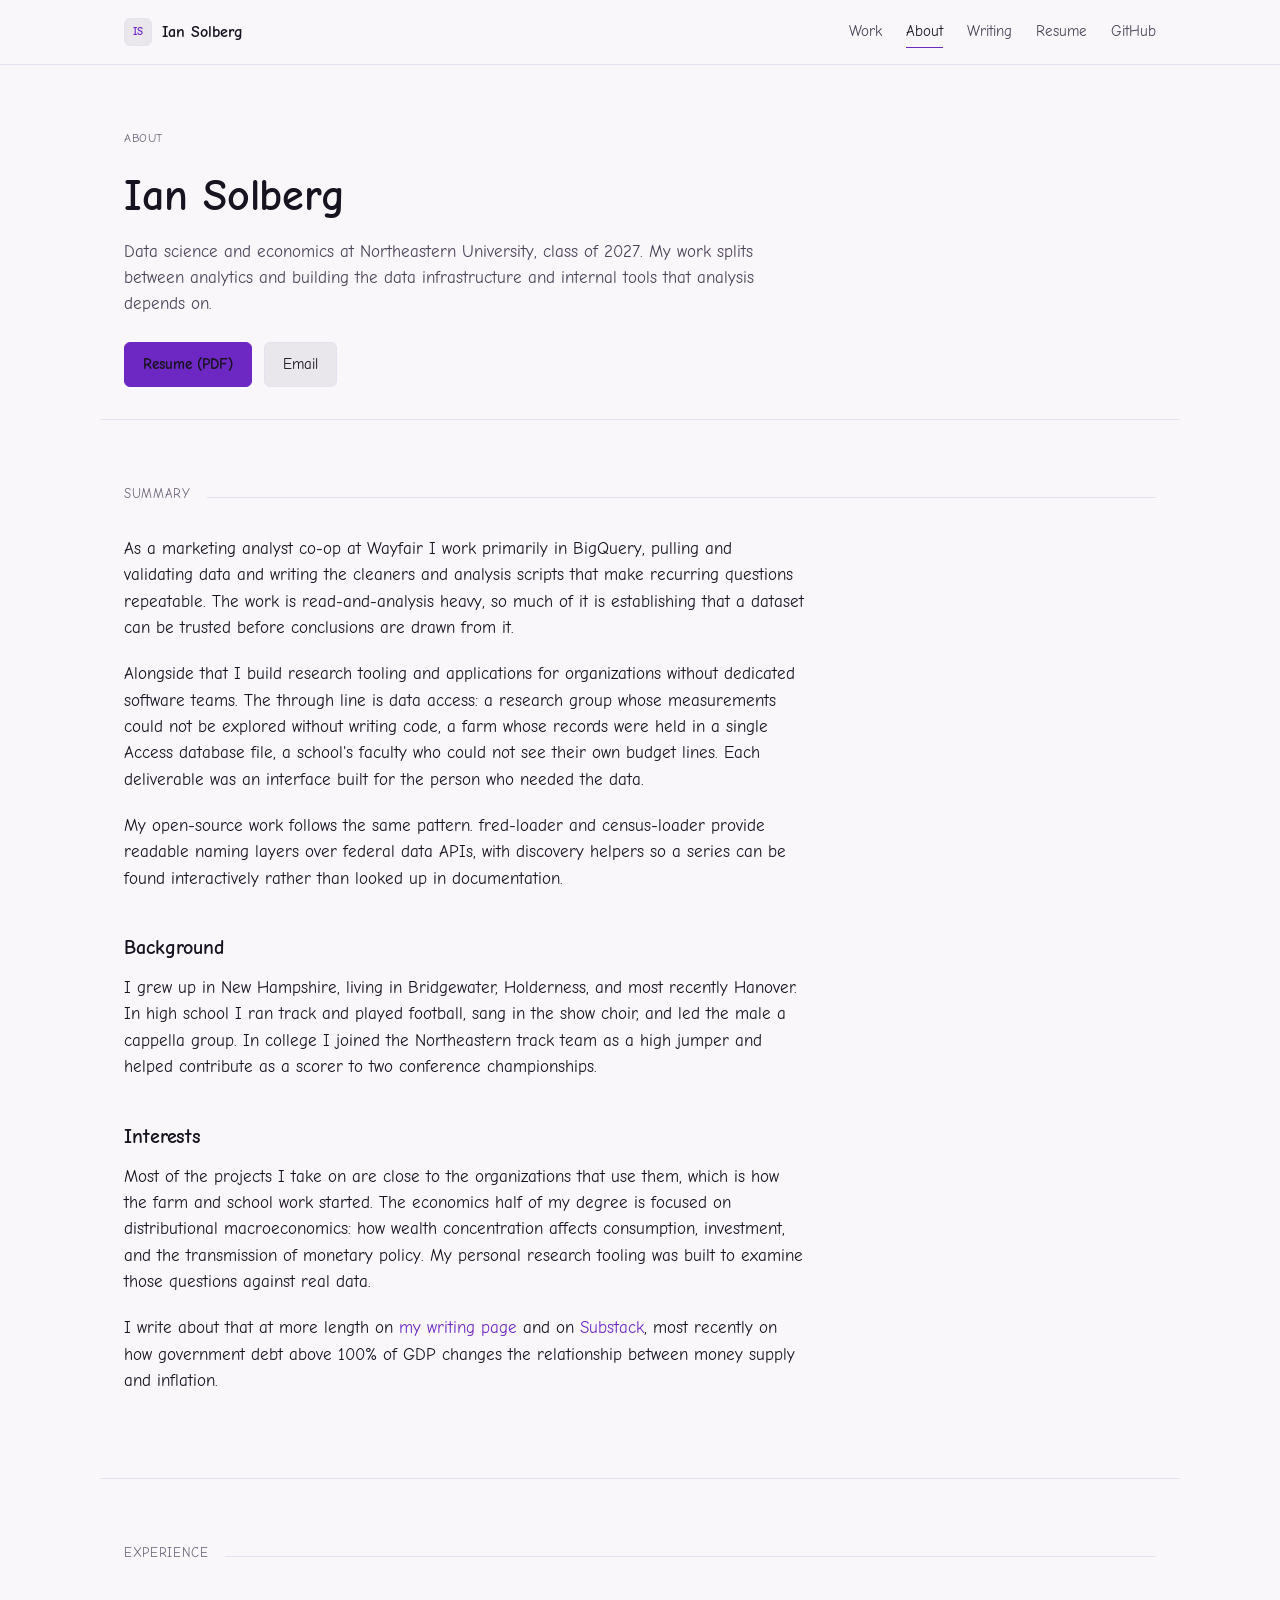
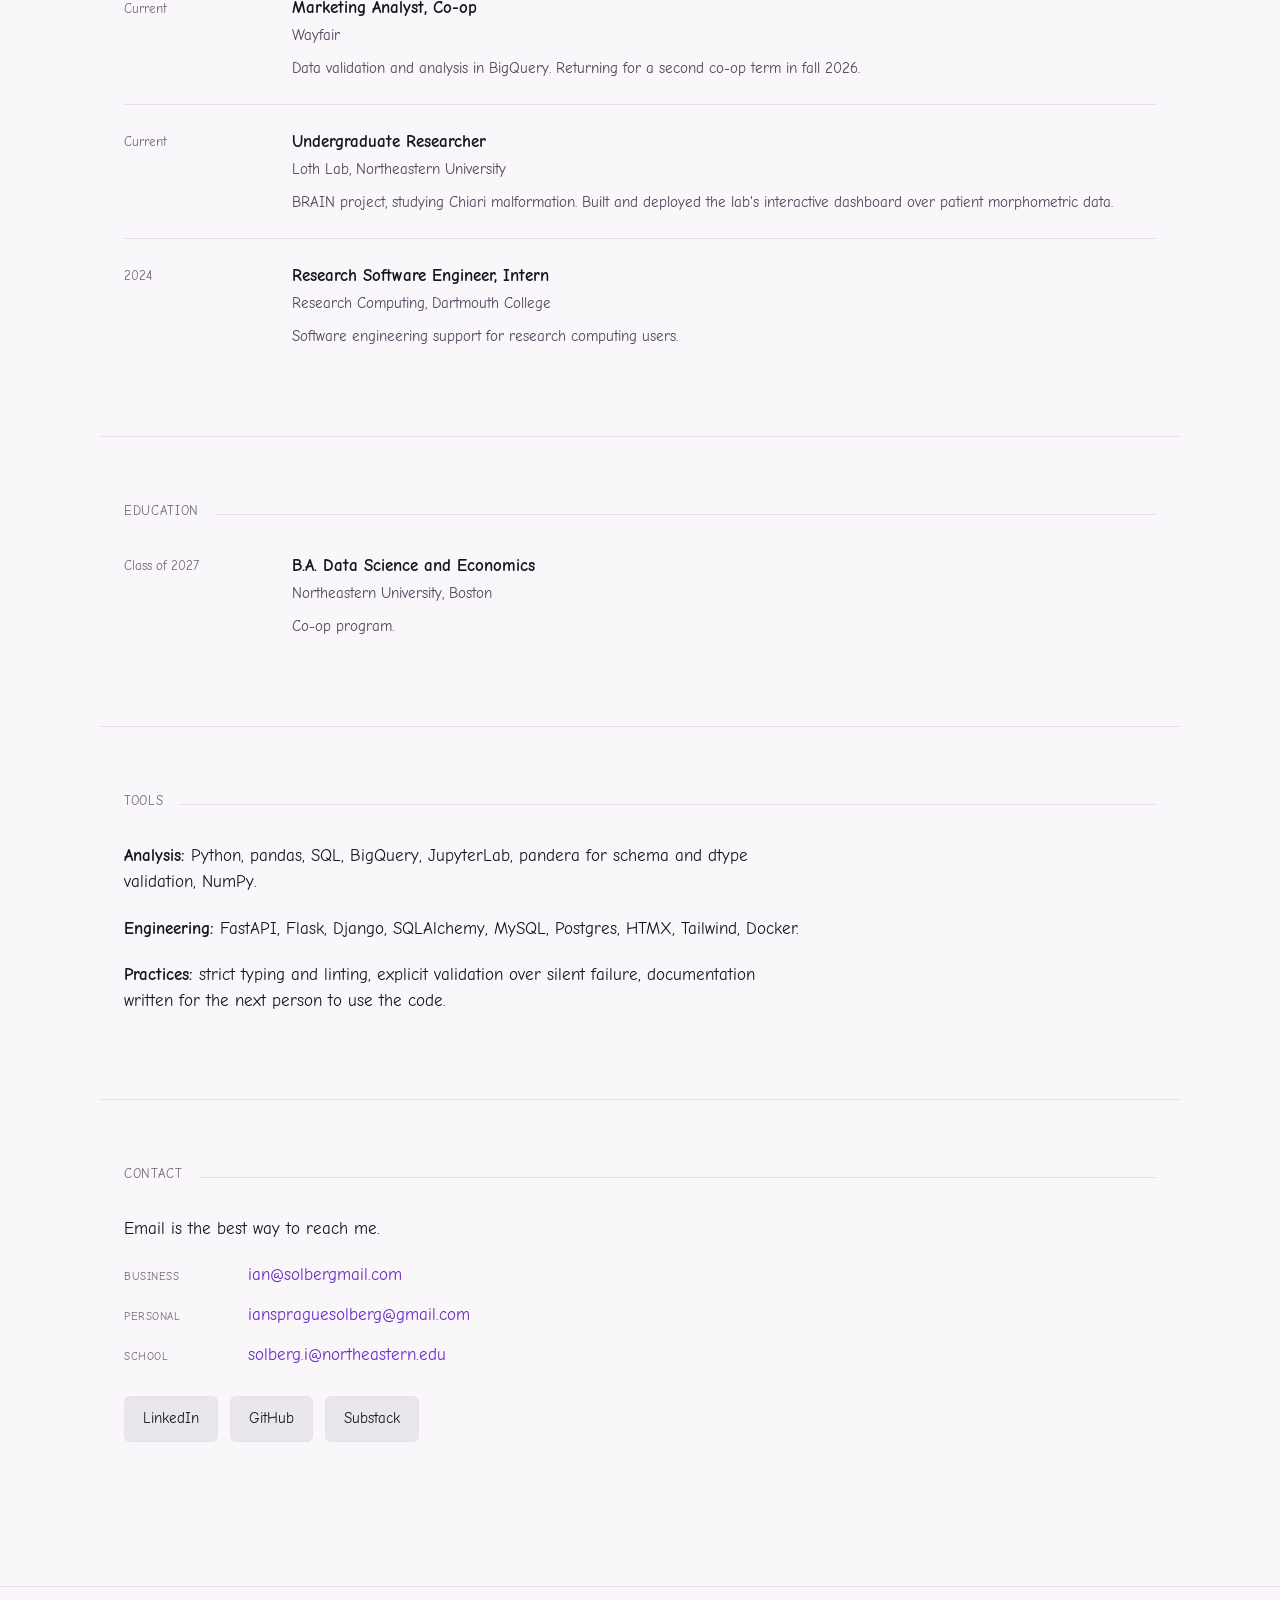
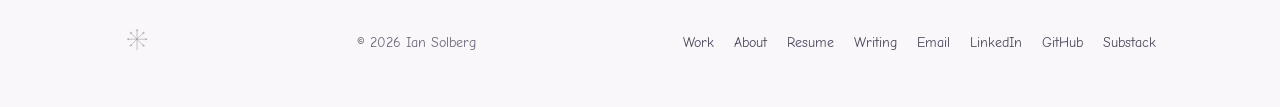
==== commit e8075b57: "The site calls the libraries by the names they actually publish under ResearchFramework is otter, FR" ====
--- a/about/index.html
+++ b/about/index.html
@@ -52,7 +52,7 @@
 <div class="prose">
 <p>As a marketing analyst co-op at Wayfair I work primarily in BigQuery, pulling and validating data and writing the cleaners and analysis scripts that make recurring questions repeatable. The work is read-and-analysis heavy, so much of it is establishing that a dataset can be trusted before conclusions are drawn from it.</p>
 <p>Alongside that I build research tooling and applications for organizations without dedicated software teams. The through line is data access: a research group whose measurements could not be explored without writing code, a farm whose records were held in a single Access database file, a school's faculty who could not see their own budget lines. Each deliverable was an interface built for the person who needed the data.</p>
-<p>My open-source work follows the same pattern. FRED_Loader and Census_Loader provide readable naming layers over federal data APIs, with discovery helpers so a series can be found interactively rather than looked up in documentation.</p>
+<p>My open-source work follows the same pattern. fred-loader and census-loader provide readable naming layers over federal data APIs, with discovery helpers so a series can be found interactively rather than looked up in documentation.</p>
 <h3>Background</h3>
 <p>I grew up in New Hampshire, living in Bridgewater, Holderness, and most recently Hanover. In high school I ran track and played football, sang in the show choir, and led the male a cappella group. In college I joined the Northeastern track team as a high jumper and helped contribute as a scorer to two conference championships.</p>
 <h3>Interests</h3>
--- a/assets/css/tokens.css
+++ b/assets/css/tokens.css
@@ -1,4 +1,10 @@
-/* iansolberg.us design tokens, settled with Ian 2026-08-27.
+/* Comic Neue, the open-source cut of Comic Sans. See the --font-display note
+ * below for why the real Comic Sans cannot be named on its own. Loaded here
+ * rather than as a <link> in twelve page heads so the font is one edit. */
+@import url("https://fonts.googleapis.com/css2?family=Comic+Neue:ital,wght@0,400;0,700;1,400&display=swap");
+
+/* iansolberg.us design tokens, settled with Ian 2026-08-27,
+ * REPALETTED to lilac and Comic Neue 2026-09-13.
  *
  * Load this FIRST, before any other stylesheet.
  * The decision record, including every direction that was rejected, lives in
@@ -18,67 +24,92 @@
  * a visitor with no stated preference still gets the design as approved.
  */
 :root, [data-theme="dark"] {
-  /* Surface and ink. Warm near-black, not the cooler GitHub grey. */
-  --page:      #100f0d;
-  --heading:   #f7f3ea;  /* 17.30:1 */
-  --body:      #aaa294;  /*  7.58:1 */
-  --meta:      #817a6d;  /*  4.50:1, the tightest in the set */
-  --kicker:    #8a8375;  /*  5.09:1 */
-  --rule:      #29261f;
-
-  /* ORANGE IS THE BRAND (Ian, 2026-08-27). On dark it works everywhere. */
-  --brand:     #ff7a1a;  /* the identity colour, unchanged in both themes */
-  --accent:    #ff7a1a;  /*  7.34:1 on dark, safe as text here */
-  --on-brand:  #100f0d;  /*  7.34:1 against a --brand fill */
-}
-
-/* Light: warm paper, mirroring the dark rather than going sterile white. */
+  /* Surface and ink. Near-black with a VIOLET cast, not the previous warm one:
+   * lilac sitting on a warm brown-black reads muddy, and the whole point of the
+   * palette is that the accent looks intentional. */
+  --page:      #121018;
+  --heading:   #f5f2fa;  /* 17.04:1 */
+  --body:      #b0a8c2;  /*  8.29:1 */
+  --meta:      #8b839c;  /*  5.23:1, the tightest in the set */
+  --kicker:    #948ca6;  /*  5.89:1 */
+  --rule:      #27232f;
+
+  /* LILAC IS THE BRAND (Ian, 2026-09-13: "a softer purple / lilac colour
+   * scheme"). This SUPERSEDES the orange #ff7a1a settled 2026-08-27, which is
+   * dead everywhere including memory/brand.md. On dark it works everywhere,
+   * exactly as the orange did. */
+  --brand:     #c4a7f5;  /* the identity colour, unchanged in both themes */
+  --accent:    #c4a7f5;  /*  9.16:1 on dark, safe as text here */
+  --on-brand:  #121018;  /*  9.16:1 against a --brand fill */
+}
+
+/* Light: cool paper with the same violet cast, mirroring the dark rather than
+ * going sterile white. */
 [data-theme="light"] {
-  --page:      #faf6ee;
-  --heading:   #17150f;  /* 16.93:1 */
-  --body:      #4a4438;  /*  8.96:1 */
-  --meta:      #6e6759;  /*  5.20:1 */
-  --kicker:    #6e6759;  /*  5.20:1 */
-  --rule:      #ddd4c2;
-
-  /* THE BRAND ORANGE IS UNCHANGED, but it CANNOT be text on paper: #ff7a1a is
-   * 2.42:1 there, and no bright orange tested cleared even the 3:1 graphic bar.
-   * So on light, orange is a FILL and --accent is a darkened same-hue variant
-   * for text and links. Reusing the dark accent on paper is the single most
-   * common light-mode bug; this is what avoiding it costs. */
-  --brand:     #ff7a1a;  /* fills, illustration, large shapes only */
-  --accent:    #bd4f00;  /*  4.55:1, text and links */
-  --on-brand:  #17150f;  /*  7.00:1 against a --brand fill */
+  --page:      #faf7fb;
+  --heading:   #171320;  /* 17.18:1 */
+  --body:      #4b4358;  /*  8.81:1 */
+  --meta:      #6d6479;  /*  5.27:1 */
+  --kicker:    #6d6479;  /*  5.27:1 */
+  --rule:      #e2dae9;
+
+  /* THE BRAND LILAC IS UNCHANGED, but it CANNOT be text on paper: #c4a7f5 is
+   * 1.94:1 there, which is the same trap the orange had at 2.42:1. A lilac
+   * light enough to read as lilac can never clear 4.5:1 on paper. So on light
+   * it is a FILL and --accent is a darkened same-hue variant for text and
+   * links. Reusing the dark accent on paper is the single most common
+   * light-mode bug; this is what avoiding it costs. */
+  --brand:     #c4a7f5;  /* fills, illustration, large shapes only */
+  --accent:    #6d28c4;  /*  7.18:1, text and links */
+  --on-brand:  #171320;  /*  8.86:1 against a --brand fill */
 }
 
 @media (prefers-color-scheme: light) {
   :root:not([data-theme]) {
-    --page:      #faf6ee;
-    --heading:   #17150f;
-    --body:      #4a4438;
-    --meta:      #6e6759;
-    --kicker:    #6e6759;
-    --rule:      #e6dccb;
-    --brand:     #ff7a1a;
-    --accent:    #bd4f00;
-    --on-brand:  #17150f;
+    --page:      #faf7fb;
+    --heading:   #171320;
+    --body:      #4b4358;
+    --meta:      #6d6479;
+    --kicker:    #6d6479;
+    --rule:      #e8e0ee;
+    --brand:     #c4a7f5;
+    --accent:    #6d28c4;
+    --on-brand:  #171320;
   }
 }
 
 :root {
-  /* Type. Serif display AND serif body; the real faces are still to pick, so
-   * these stacks are deliberately system-only and will not shift layout when
-   * a webfont is added on top. */
-  --font-display: Georgia, "Iowan Old Style", "Times New Roman", serif;
-  --font-body:    Georgia, "Iowan Old Style", "Times New Roman", serif;
+  /* Type. COMIC NEUE for display and body (Ian, 2026-09-13: he likes Comic Sans
+   * and has weighed the professionalism question himself). This SUPERSEDES the
+   * serif stacks settled 2026-08-13.
+   *
+   * WHY COMIC NEUE AND NOT "Comic Sans MS": Comic Sans is a SYSTEM font. It
+   * ships with Windows and macOS and is absent from most Linux and Android
+   * installs, so naming it alone silently serves a fallback to a large slice of
+   * visitors and the author never sees it. Comic Neue is the open-source cut of
+   * the same shape, loaded as a webfont, so every visitor gets the same page.
+   * Comic Sans MS stays in the stack AFTER it: anyone who has the real thing
+   * locally renders before the webfont arrives, which removes the flash.
+   *
+   * The mono stack is unchanged and still metadata-only. */
+  --font-display: "Comic Neue", "Comic Sans MS", "Chalkboard SE", cursive;
+  --font-body:    "Comic Neue", "Comic Sans MS", "Chalkboard SE", cursive;
   --font-mono:    ui-monospace, SFMono-Regular, Menlo, Consolas, monospace;
 
   /* Headline metrics measured on a 390px phone frame, which is the width the
-   * design was approved at. */
-  --headline-size:    1.92rem;
-  --headline-leading: 1.16;
-  --headline-tracking: -0.02em;
-  --measure:          24ch;
+   * design was approved at.
+   *
+   * RETUNED FOR COMIC NEUE 2026-09-13. The old values were measured against
+   * Georgia and carried straight over, which is what made the spacing read
+   * uneven: this face has a much larger x-height and wider default sidebearings,
+   * so -0.02em tracking closed the counters up while a 1.16 leading left the
+   * tall ascenders crowding the line above. Tracking is now near-neutral and
+   * the leading is looser; the measure widens because the same character count
+   * occupies more room in this face. */
+  --headline-size:    1.95rem;
+  --headline-leading: 1.28;
+  --headline-tracking: -0.005em;
+  --measure:          28ch;
 }
 
 body {
@@ -86,15 +117,28 @@
   background: var(--page);
   color: var(--body);
   font-family: var(--font-body);
-  line-height: 1.62;
-}
-
-/* The masthead: portrait as a small circle beside the name, role line beneath.
- * Untreated photograph, always. No filter, tint, or blend on this image. */
-.masthead { display: flex; align-items: center; gap: 15px; }
+  /* 1.55, down from the 1.62 tuned for Georgia: Comic Neue's larger x-height
+   * fills more of the line box, so the same number reads airier. */
+  line-height: 1.55;
+}
+
+/* The masthead: portrait beside the name, role line beneath.
+ * Untreated photograph, always. No filter, tint, or blend on this image.
+ *
+ * SQUARE OR PORTRAIT ONLY, NEVER A CIRCLE (Ian, 2026-08-27: "I don't want a
+ * circle I want a square or portrait shape only"). This supersedes the
+ * "small circle" in the 2026-08-27 brand order, which shipped
+ * border-radius: 50% here. 4:5 is the byline shape; the corner radius is
+ * small enough to read as a rectangle rather than rounding the silhouette.
+ * Do not reintroduce a round or pill radius on this image. */
+.masthead { display: flex; align-items: center; gap: 18px; }
+/* 104x130, up from 62x78 (Ian, 2026-09-13: "make my photo larger please").
+ * Still 4:5, and still well inside the source file's 320x400, so it scales up
+ * without softening. The corner radius does NOT grow with it: assertion 1b
+ * fails a round or pill silhouette, which is the thing he ruled out. */
 .masthead img {
-  width: 62px; height: 62px; flex: 0 0 62px;
-  border-radius: 50%; object-fit: cover;
+  width: 104px; height: 130px; flex: 0 0 104px;
+  border-radius: 4px; object-fit: cover;
   border: 1px solid var(--rule);
 }
 .masthead .name {
@@ -102,10 +146,13 @@
   font-size: 1.28rem; line-height: 1.15; letter-spacing: -0.015em;
   color: var(--heading);
 }
+/* Comic Neue here too, not the mono (Ian, 2026-09-13). Tracking eased from
+ * 0.13em to 0.08em: this face is already wide, and uppercase letterspacing
+ * tuned for a condensed monospace reads as a gap at this size. */
 .masthead .role {
-  font-family: var(--font-mono); font-size: 0.63rem;
-  letter-spacing: 0.13em; text-transform: uppercase;
-  color: var(--kicker); margin-top: 5px;
+  font-family: var(--font-display); font-size: 0.72rem; font-weight: 700;
+  letter-spacing: 0.08em; text-transform: uppercase;
+  color: var(--kicker); margin-top: 6px;
 }
 
 /* The tagline IS the headline. There is no separate tagline line: that was the
@@ -121,23 +168,29 @@
 }
 .headline em { font-style: italic; color: var(--accent); }
 
-/* Monospace is for metadata only: kickers, role lines, dates, counts. Never
- * for body copy or headings. */
+/* Kickers, dates and counts. THESE ARE COMIC NEUE NOW (Ian, 2026-09-13: "more
+ * comic sans please - the little bubbles and descriptions etc"), which
+ * supersedes the 2026-08-13 monospace-for-metadata rule. Sizes are up and
+ * tracking is down from the monospace settings for the reason in .masthead
+ * .role above: this face is wider, so the old values left visible gaps. */
 .kicker {
-  font-family: var(--font-mono); font-size: 0.63rem;
-  letter-spacing: 0.16em; text-transform: uppercase;
+  font-family: var(--font-display); font-size: 0.72rem; font-weight: 700;
+  letter-spacing: 0.1em; text-transform: uppercase;
   color: var(--kicker);
 }
 .meta {
-  font-family: var(--font-mono); font-size: 0.68rem;
+  font-family: var(--font-display); font-size: 0.78rem;
   color: var(--meta);
 }
 
 .rule { border: 0; border-top: 1px solid var(--rule); }
 
+/* 700 not 400: Comic Neue's regular weight is noticeably lighter than Georgia's
+ * and headings stopped separating from body copy at the same size. Tracking is
+ * neutral for the reason in the headline metrics above. */
 h1, h2, h3, h4 {
-  font-family: var(--font-display); font-weight: 400;
-  color: var(--heading); letter-spacing: -0.012em;
+  font-family: var(--font-display); font-weight: 700;
+  color: var(--heading); letter-spacing: 0;
 }
 
 a { color: var(--accent); text-decoration-thickness: 1px; text-underline-offset: 2px; }
--- a/assets/css/site.css
+++ b/assets/css/site.css
@@ -33,11 +33,21 @@
   --violet: #a371f7;
   --green: #3fb950;
 
-  /* type */
-  --sans: -apple-system, BlinkMacSystemFont, "Segoe UI", "Noto Sans", Helvetica,
-    Arial, sans-serif;
-  --mono: ui-monospace, SFMono-Regular, "SF Mono", Menlo, Consolas,
-    "Liberation Mono", monospace;
+  /* type. BOTH role names now resolve to Comic Neue (Ian, 2026-09-13: "more
+     comic sans please - the little bubbles and descriptions etc"), so the
+     kickers, role lines, dates, counts and status chips carry it too rather
+     than only the headings and body.
+
+     This SUPERSEDES the 2026-08-13 "monospace is for metadata only" rule, which
+     existed to stop metadata competing with a serif body. With one face doing
+     both jobs there is nothing to separate, and he asked for the opposite.
+
+     --code is the one survivor and is a REAL monospace, because the `code`
+     rule below sets actual code where character alignment and an unambiguous
+     0/O and 1/l are the whole point. */
+  --sans: var(--font-body);
+  --mono: var(--font-body);
+  --code: var(--font-mono);
 
   /* rhythm. --measure and --page are names tokens.css also uses, for the text
      measure and the page COLOUR, so the two layout values are inlined at their
@@ -75,7 +85,7 @@
   color: var(--fg);
   font-family: var(--sans);
   font-size: 1.0625rem;
-  line-height: 1.65;
+  line-height: 1.55;
   -webkit-font-smoothing: antialiased;
   text-rendering: optimizeLegibility;
 }
@@ -140,7 +150,7 @@
   align-items: center;
   gap: 0.6rem;
   font-weight: 600;
-  letter-spacing: -0.01em;
+  letter-spacing: 0;
   color: var(--fg);
   text-decoration: none;
   font-size: 1rem;
@@ -197,7 +207,7 @@
 .eyebrow {
   font-family: var(--mono);
   font-size: 0.75rem;
-  letter-spacing: 0.08em;
+  letter-spacing: 0.05em;
   text-transform: uppercase;
   color: var(--fg-subtle);
   margin: 0 0 1.25rem;
@@ -205,8 +215,8 @@
 
 .hero h1 {
   font-size: clamp(2.25rem, 6vw, 3.75rem);
-  line-height: 1.08;
-  letter-spacing: -0.03em;
+  line-height: 1.22;
+  letter-spacing: -0.005em;
   margin: 0 0 1.25rem;
   font-weight: 650;
   max-width: 24ch;
@@ -219,10 +229,24 @@
   max-width: none;
 }
 
+/* The masthead had NO bottom margin, so the tagline butted straight onto the
+ * role line. It went unnoticed while the portrait was 78px tall and became
+ * obvious at 130px. Every other block in this hero already sets its own bottom
+ * margin; this one was the gap in the rhythm. */
+.hero .masthead {
+  margin: 0 0 1.75rem;
+}
+
+/* Same for the availability pill: the tagline above it sets 1.75rem, so without
+ * this the lede underneath sat tight against the fill. */
+.hero .brand-fill {
+  margin: 0 0 1.75rem;
+}
+
 .hero .tagline {
   font-size: clamp(1.375rem, 3.2vw, 1.875rem);
   line-height: 1.35;
-  letter-spacing: -0.015em;
+  letter-spacing: 0;
   font-weight: 450;
   color: var(--fg);
   margin: 0 0 1.75rem;
@@ -260,7 +284,7 @@
   font-family: var(--mono);
   font-size: 0.8125rem;
   font-weight: 500;
-  letter-spacing: 0.08em;
+  letter-spacing: 0.05em;
   text-transform: uppercase;
   color: var(--fg-subtle);
   margin: 0;
@@ -284,12 +308,12 @@
 h2,
 h3,
 h4 {
-  letter-spacing: -0.02em;
+  letter-spacing: -0.005em;
 }
 
 .page-title {
   font-size: clamp(1.875rem, 5vw, 2.75rem);
-  line-height: 1.12;
+  line-height: 1.25;
   margin: 0 0 1rem;
   font-weight: 650;
 }
@@ -341,7 +365,7 @@
 }
 
 code {
-  font-family: var(--mono);
+  font-family: var(--code);
   font-size: 0.875em;
   background: var(--surface);
   border: 1px solid var(--border-muted);
@@ -391,7 +415,7 @@
 .card-kicker {
   font-family: var(--mono);
   font-size: 0.7rem;
-  letter-spacing: 0.07em;
+  letter-spacing: 0.045em;
   text-transform: uppercase;
   color: var(--fg-subtle);
 }
@@ -400,7 +424,7 @@
   margin: 0;
   font-size: 1.125rem;
   font-weight: 600;
-  letter-spacing: -0.015em;
+  letter-spacing: 0;
 }
 
 a.card:hover h3 {
@@ -522,7 +546,7 @@
 .meta-grid dt {
   font-family: var(--mono);
   font-size: 0.6875rem;
-  letter-spacing: 0.07em;
+  letter-spacing: 0.045em;
   text-transform: uppercase;
   color: var(--fg-subtle);
   margin-bottom: 0.4rem;
@@ -677,7 +701,7 @@
 .contact-list .label {
   font-family: var(--mono);
   font-size: 0.7rem;
-  letter-spacing: 0.07em;
+  letter-spacing: 0.045em;
   text-transform: uppercase;
   color: var(--fg-subtle);
 }
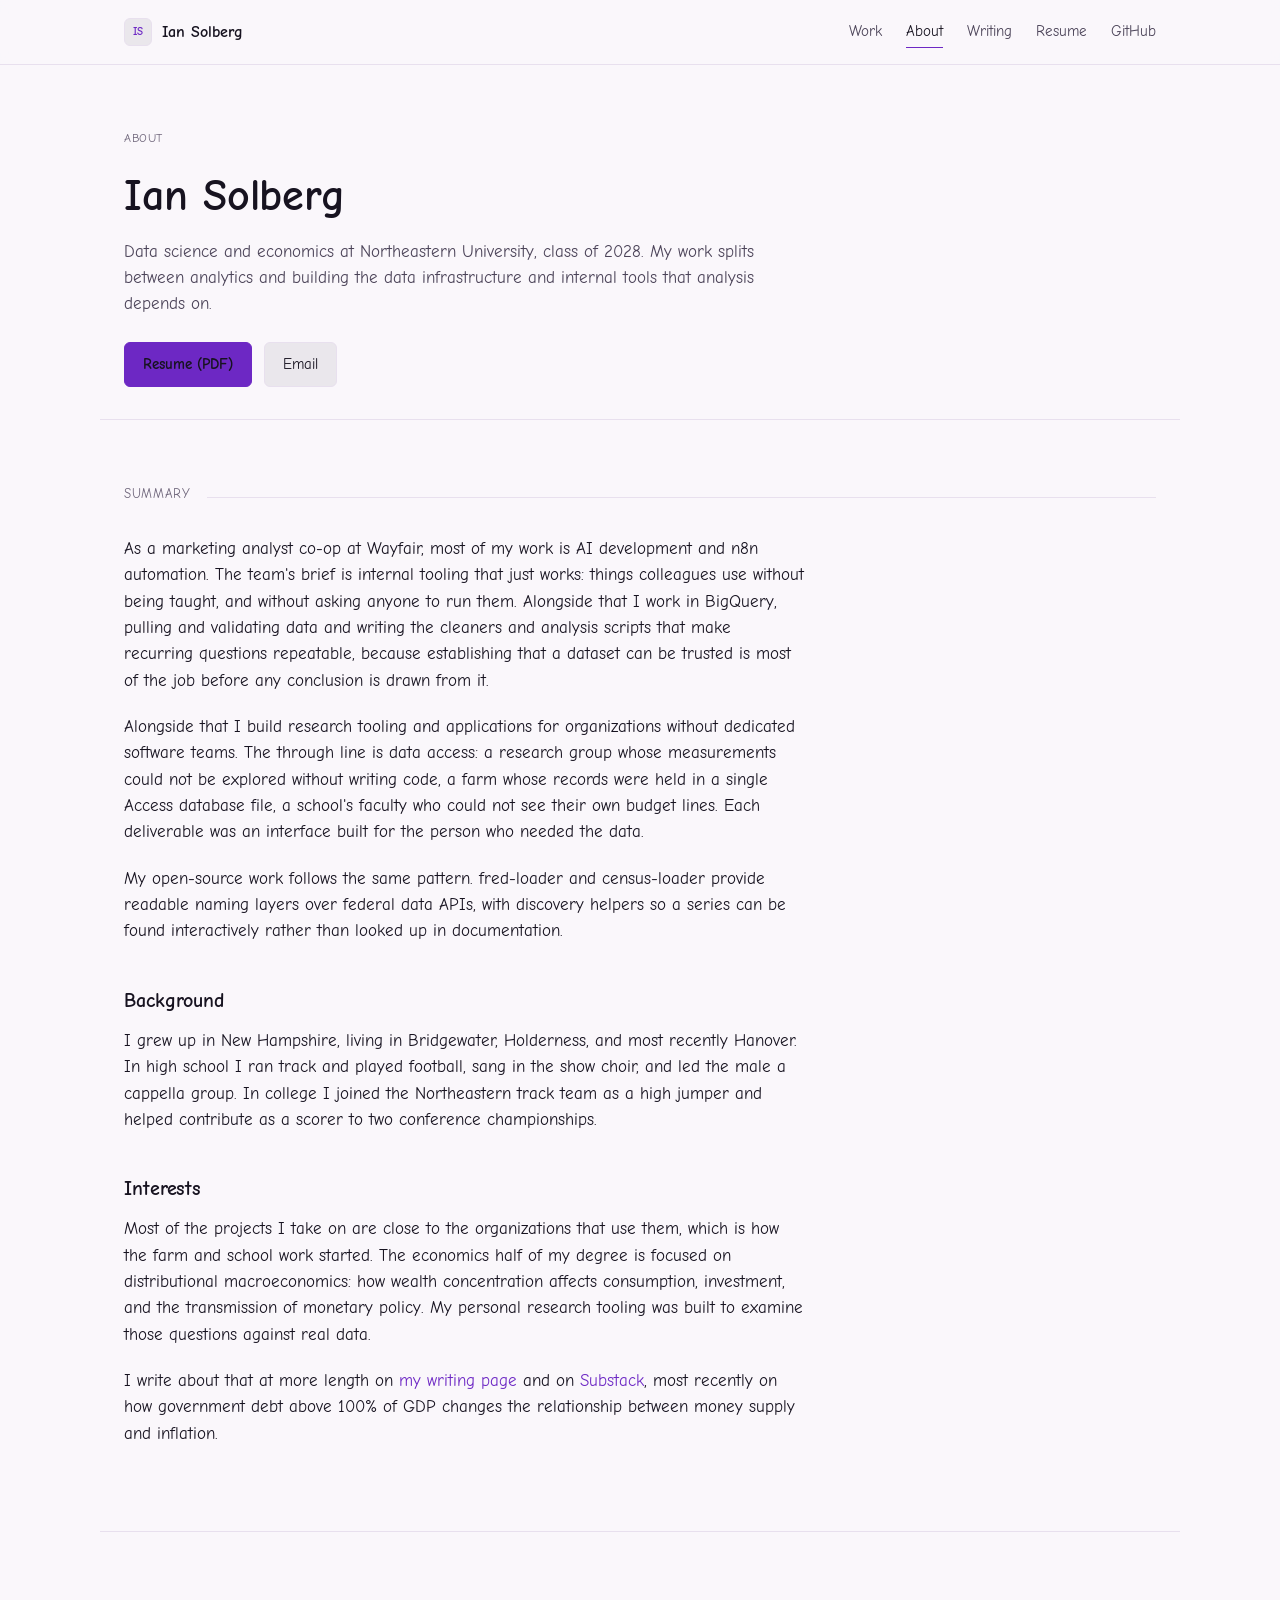
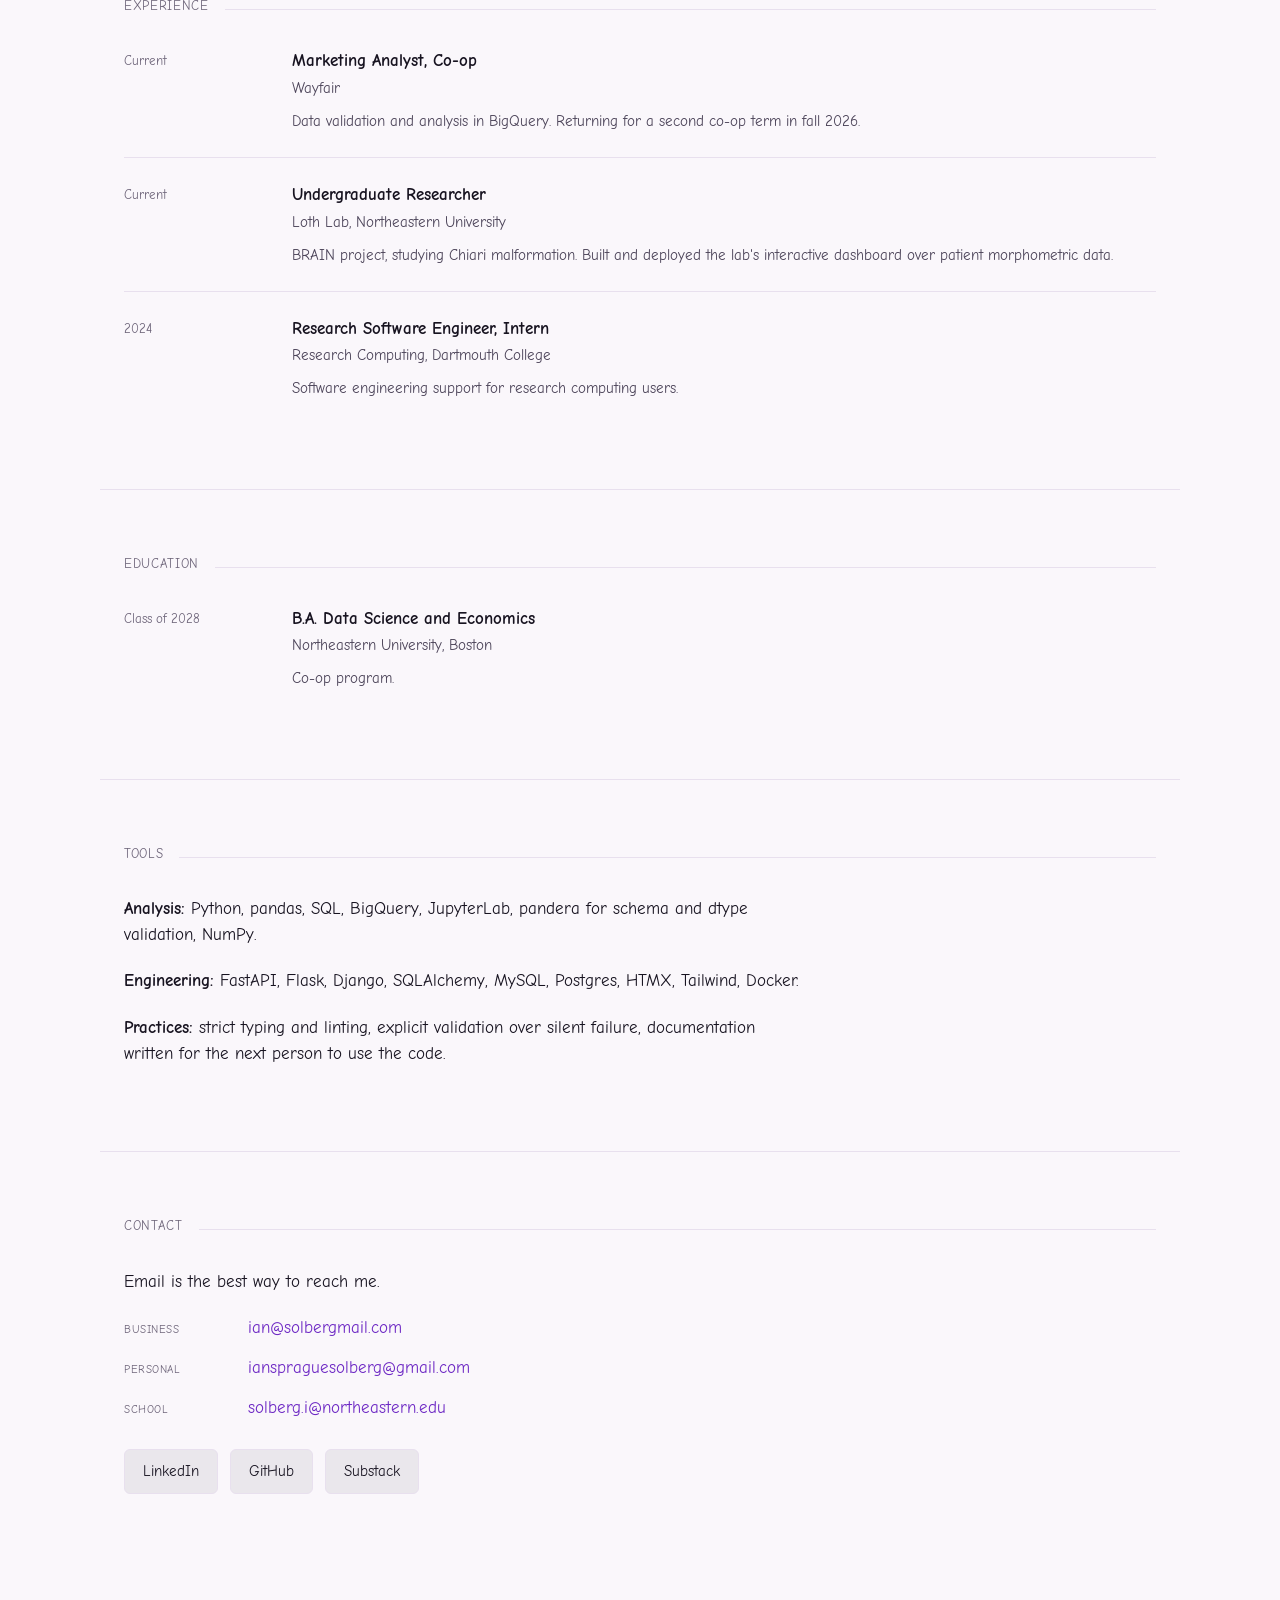
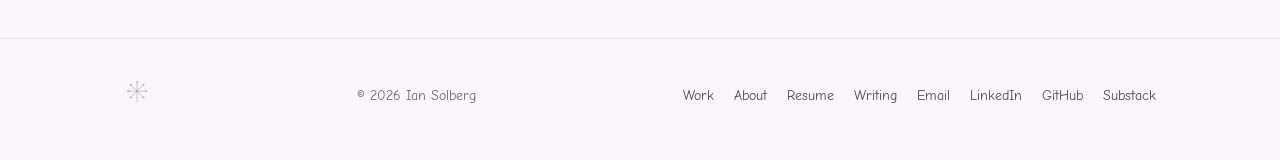
==== commit 510345e7: "Sort the work into what it actually is, and cut the words back Ian, 2026-09-13: separate the PyPI pa" ====
--- a/about/index.html
+++ b/about/index.html
@@ -4,7 +4,7 @@
 <meta charset="utf-8" />
 <meta name="viewport" content="width=device-width, initial-scale=1" />
 <title>About &middot; Ian Solberg</title>
-<meta name="description" content="Ian Solberg is a data science and economics undergraduate at Northeastern University, class of 2027, currently a marketing analyst co-op at Wayfair and an undergraduate researcher in the Loth Lab." />
+<meta name="description" content="Ian Solberg is a data science and economics undergraduate at Northeastern University, class of 2028, currently a marketing analyst co-op at Wayfair and an undergraduate researcher in the Loth Lab." />
 <link rel="canonical" href="https://iansolberg.us/about/" />
 <meta name="theme-color" content="#100f0d" />
 <meta property="og:type" content="profile" />
@@ -37,7 +37,7 @@
 <div class="prose">
 <p class="eyebrow">About</p>
 <h1 class="page-title">Ian Solberg</h1>
-<p class="lede muted">Data science and economics at Northeastern University, class of 2027. My work splits between analytics and building the data infrastructure and internal tools that analysis depends on.</p>
+<p class="lede muted">Data science and economics at Northeastern University, class of 2028. My work splits between analytics and building the data infrastructure and internal tools that analysis depends on.</p>
 </div>
 <div class="contact-row">
 <a class="btn btn-primary" href="/assets/resume/ian-solberg-resume.pdf">Resume (PDF)</a>
@@ -50,7 +50,7 @@
 <span class="rule"></span>
 </div>
 <div class="prose">
-<p>As a marketing analyst co-op at Wayfair I work primarily in BigQuery, pulling and validating data and writing the cleaners and analysis scripts that make recurring questions repeatable. The work is read-and-analysis heavy, so much of it is establishing that a dataset can be trusted before conclusions are drawn from it.</p>
+<p>As a marketing analyst co-op at Wayfair, most of my work is AI development and n8n automation. The team's brief is internal tooling that just works: things colleagues use without being taught, and without asking anyone to run them. Alongside that I work in BigQuery, pulling and validating data and writing the cleaners and analysis scripts that make recurring questions repeatable, because establishing that a dataset can be trusted is most of the job before any conclusion is drawn from it.</p>
 <p>Alongside that I build research tooling and applications for organizations without dedicated software teams. The through line is data access: a research group whose measurements could not be explored without writing code, a farm whose records were held in a single Access database file, a school's faculty who could not see their own budget lines. Each deliverable was an interface built for the person who needed the data.</p>
 <p>My open-source work follows the same pattern. fred-loader and census-loader provide readable naming layers over federal data APIs, with discovery helpers so a series can be found interactively rather than looked up in documentation.</p>
 <h3>Background</h3>
@@ -99,7 +99,7 @@
 </div>
 <ul class="timeline">
 <li>
-<span class="years">Class of 2027</span>
+<span class="years">Class of 2028</span>
 <div>
 <p class="role">B.A. Data Science and Economics</p>
 <p class="org">Northeastern University, Boston</p>
--- a/assets/css/tokens.css
+++ b/assets/css/tokens.css
@@ -146,14 +146,18 @@
   font-size: 1.28rem; line-height: 1.15; letter-spacing: -0.015em;
   color: var(--heading);
 }
-/* Comic Neue here too, not the mono (Ian, 2026-09-13). Tracking eased from
- * 0.13em to 0.08em: this face is already wide, and uppercase letterspacing
- * tuned for a condensed monospace reads as a gap at this size. */
+/* Comic Neue here too, not the mono (Ian, 2026-09-13).
+ *
+ * NO LONGER UPPERCASE. It became three stacked lines matching his GitHub
+ * profile, written in title case, and three lines of letterspaced caps at this
+ * size shouts where one line merely labelled. Tracking goes to near-neutral for
+ * the same reason: it existed to open up uppercase. */
 .masthead .role {
-  font-family: var(--font-display); font-size: 0.72rem; font-weight: 700;
-  letter-spacing: 0.08em; text-transform: uppercase;
-  color: var(--kicker); margin-top: 6px;
-}
+  font-family: var(--font-display); font-size: 0.82rem; font-weight: 400;
+  letter-spacing: 0.005em;
+  color: var(--kicker); margin-top: 3px;
+}
+.masthead .role:first-of-type { margin-top: 7px; }
 
 /* The tagline IS the headline. There is no separate tagline line: that was the
  * specific change that made this version work. */
--- a/assets/css/site.css
+++ b/assets/css/site.css
@@ -420,6 +420,17 @@
   color: var(--fg-subtle);
 }
 
+/* A kicker that is a COMMAND, not a label. Shown exactly as it is typed: real
+   monospace, no uppercasing, no tracking. `PIP INSTALL OTTER` is not a thing
+   anyone can run, and a install line that has to be mentally lower-cased before
+   use is worse than no install line. */
+.card-kicker--cmd {
+  font-family: var(--code);
+  text-transform: none;
+  letter-spacing: 0;
+  color: var(--accent);
+}
+
 .card h3 {
   margin: 0;
   font-size: 1.125rem;
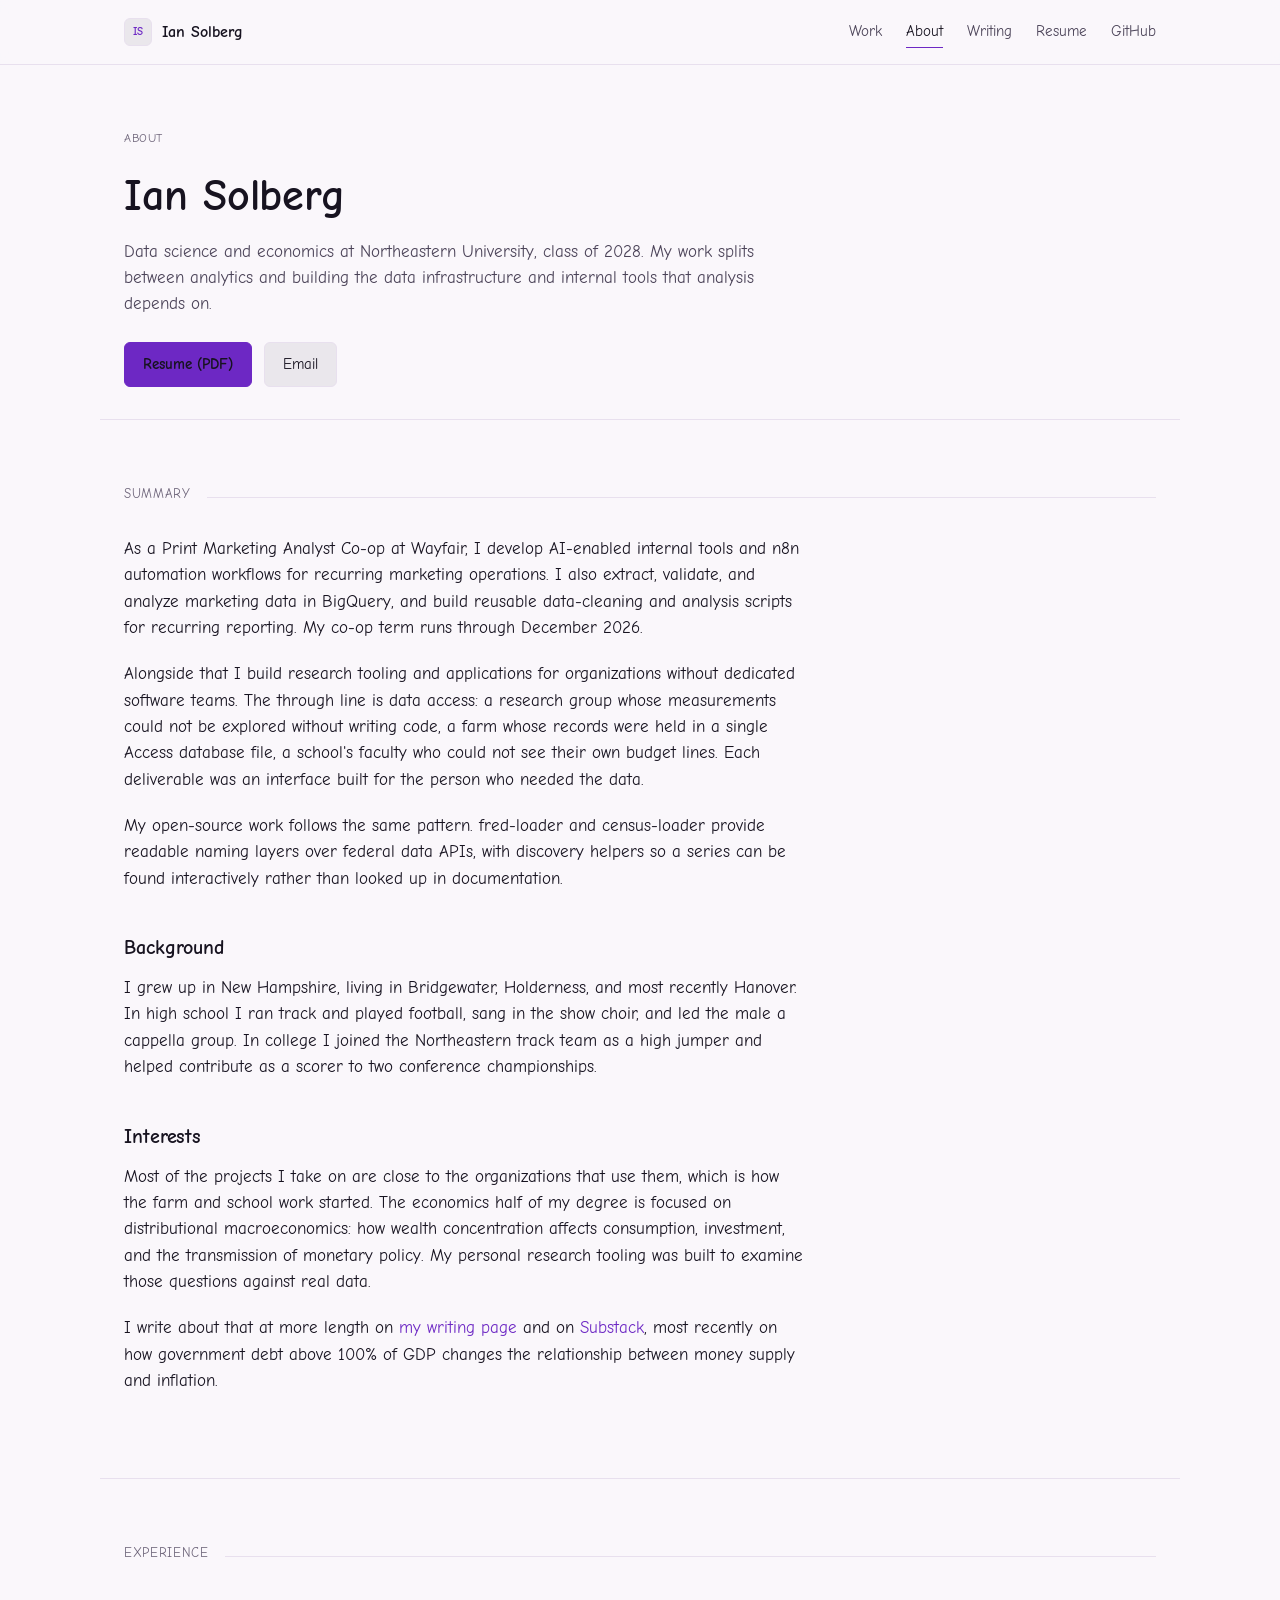
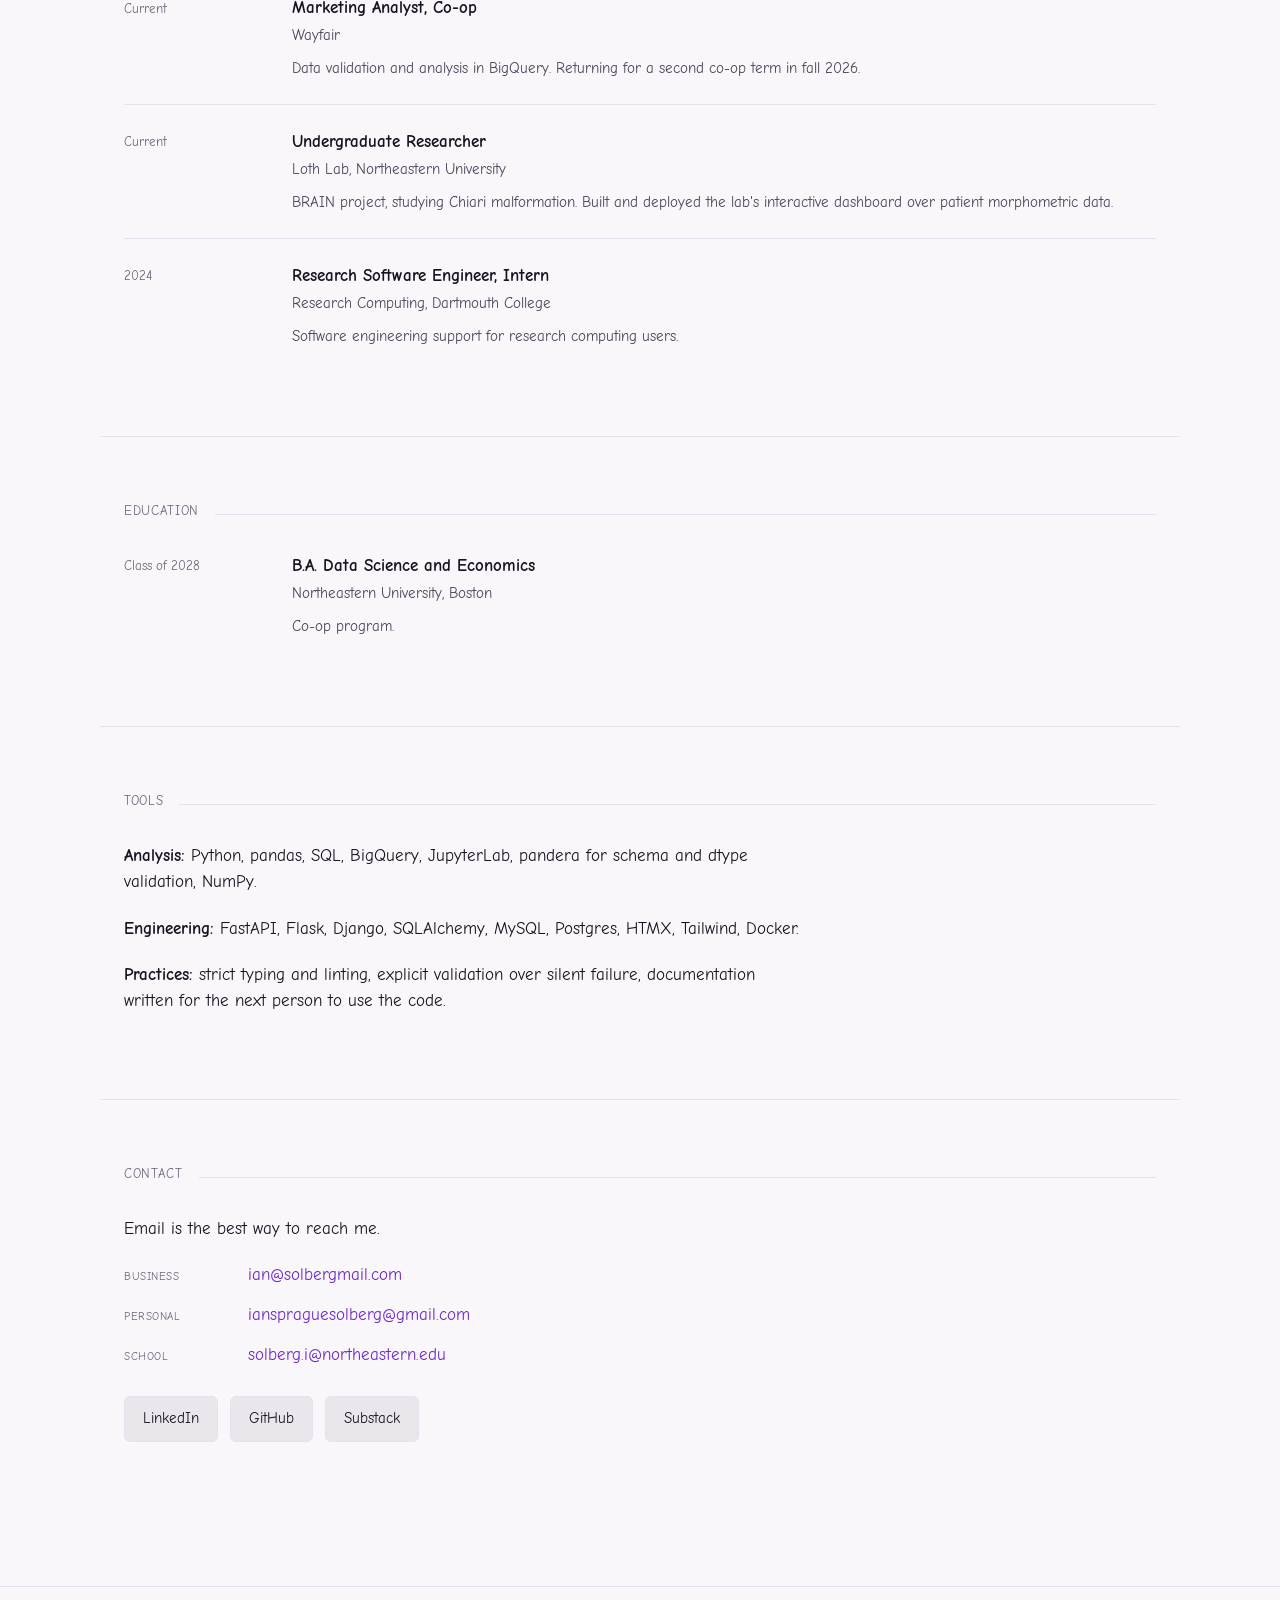
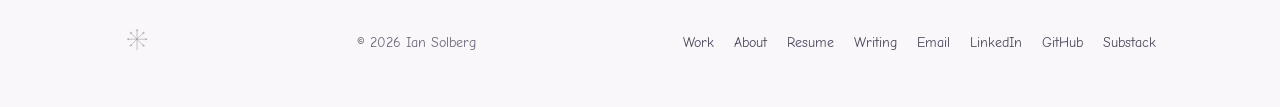
==== commit 61b12340: "About: Wayfair paragraph in professional tone, matching the resume Co-Authored-By: Claude Opus 5.5 <" ====
--- a/about/index.html
+++ b/about/index.html
@@ -15,8 +15,8 @@
 <meta property="og:image" content="https://iansolberg.us/assets/social-card.png" />
 <meta name="twitter:card" content="summary_large_image" />
 <link rel="icon" href="/assets/favicon.svg" type="image/svg+xml" />
-<link rel="stylesheet" href="/assets/css/tokens.css" />
-<link rel="stylesheet" href="/assets/css/site.css" />
+<link rel="stylesheet" href="/assets/css/tokens.css?v=ceaf9e24da" />
+<link rel="stylesheet" href="/assets/css/site.css?v=ce508d7f45" />
 </head>
 <body>
 <a class="skip-link" href="#main">Skip to content</a>
@@ -27,7 +27,7 @@
 <a href="/projects/">Work</a>
 <a href="/about/" aria-current="page">About</a>
 <a href="/writing/">Writing</a>
-<a href="/assets/resume/ian-solberg-resume.pdf">Resume</a>
+<a href="/assets/resume/ian-solberg-resume.pdf?v=01af4c2d1a">Resume</a>
 <a href="https://github.com/iasolb" rel="me noopener">GitHub</a>
 </nav>
 </div>
@@ -40,7 +40,7 @@
 <p class="lede muted">Data science and economics at Northeastern University, class of 2028. My work splits between analytics and building the data infrastructure and internal tools that analysis depends on.</p>
 </div>
 <div class="contact-row">
-<a class="btn btn-primary" href="/assets/resume/ian-solberg-resume.pdf">Resume (PDF)</a>
+<a class="btn btn-primary" href="/assets/resume/ian-solberg-resume.pdf?v=01af4c2d1a">Resume (PDF)</a>
 <a class="btn" href="mailto:ian@solbergmail.com">Email</a>
 </div>
 </section>
@@ -50,7 +50,7 @@
 <span class="rule"></span>
 </div>
 <div class="prose">
-<p>As a marketing analyst co-op at Wayfair, most of my work is AI development and n8n automation. The team's brief is internal tooling that just works: things colleagues use without being taught, and without asking anyone to run them. Alongside that I work in BigQuery, pulling and validating data and writing the cleaners and analysis scripts that make recurring questions repeatable, because establishing that a dataset can be trusted is most of the job before any conclusion is drawn from it.</p>
+<p>As a Print Marketing Analyst Co-op at Wayfair, I develop AI-enabled internal tools and n8n automation workflows for recurring marketing operations. I also extract, validate, and analyze marketing data in BigQuery, and build reusable data-cleaning and analysis scripts for recurring reporting. My co-op term runs through December 2026.</p>
 <p>Alongside that I build research tooling and applications for organizations without dedicated software teams. The through line is data access: a research group whose measurements could not be explored without writing code, a farm whose records were held in a single Access database file, a school's faculty who could not see their own budget lines. Each deliverable was an interface built for the person who needed the data.</p>
 <p>My open-source work follows the same pattern. fred-loader and census-loader provide readable naming layers over federal data APIs, with discovery helpers so a series can be found interactively rather than looked up in documentation.</p>
 <h3>Background</h3>
@@ -144,7 +144,7 @@
 <nav class="footer-links" aria-label="Footer">
 <a href="/projects/">Work</a>
 <a href="/about/">About</a>
-<a href="/assets/resume/ian-solberg-resume.pdf">Resume</a>
+<a href="/assets/resume/ian-solberg-resume.pdf?v=01af4c2d1a">Resume</a>
 <a href="/writing/">Writing</a>
 <a href="mailto:ian@solbergmail.com">Email</a>
 <a href="https://www.linkedin.com/in/iansolberg" rel="me noopener">LinkedIn</a>
--- a/assets/css/site.css
+++ b/assets/css/site.css
@@ -266,6 +266,94 @@
   font-weight: 550;
 }
 
+/* ---------- worked for ----------
+ * Ian, 2026-10-22: the top blurb became a row of logos, each on a WHITE tile so
+ * its own colours never clash with the theme, and tapping one opens a short
+ * blurb (role, dates, one resume line). Plain <details name="worked-for">: one
+ * open at a time and no script. The blurb opens below the whole row, as a
+ * panel over what follows, so the tiles never jump. */
+.worked-for {
+  margin: 0 0 2rem;
+}
+
+.worked-for .eyebrow {
+  margin: 0 0 0.75rem;
+}
+
+.logo-row {
+  position: relative;
+  display: grid;
+  grid-template-columns: repeat(auto-fill, minmax(96px, 1fr));
+  gap: 0.6rem;
+}
+
+.logo-tile summary {
+  list-style: none;
+  cursor: pointer;
+  display: flex;
+  align-items: center;
+  justify-content: center;
+  height: 64px;
+  padding: 0.6rem;
+  background: #ffffff;
+  border: 1px solid var(--border);
+  border-radius: var(--radius-sm);
+  transition: transform 0.15s ease, box-shadow 0.15s ease;
+}
+
+.logo-tile summary::-webkit-details-marker {
+  display: none;
+}
+
+.logo-tile summary:hover,
+.logo-tile[open] summary {
+  transform: translateY(-2px);
+  box-shadow: 0 0 0 2px var(--accent);
+}
+
+.logo-tile summary:focus-visible {
+  outline: 2px solid var(--accent);
+  outline-offset: 2px;
+}
+
+.logo-tile img {
+  max-width: 100%;
+  max-height: 100%;
+  width: auto;
+  height: auto;
+  object-fit: contain;
+}
+
+.logo-blurb {
+  position: absolute;
+  top: calc(100% + 0.5rem);
+  left: 0;
+  right: 0;
+  z-index: 2;
+  padding: 1rem 1.25rem;
+  background: var(--surface);
+  border: 1px solid var(--border);
+  border-radius: var(--radius);
+  color: var(--fg-muted);
+}
+
+.logo-blurb strong {
+  display: block;
+  color: var(--fg);
+  font-weight: 550;
+}
+
+.logo-blurb .when {
+  display: block;
+  font-family: var(--mono);
+  font-size: 0.8rem;
+  color: var(--fg-subtle);
+}
+
+.logo-blurb p {
+  margin: 0.5rem 0 0;
+}
+
 /* ---------- sections ---------- */
 
 .section {
